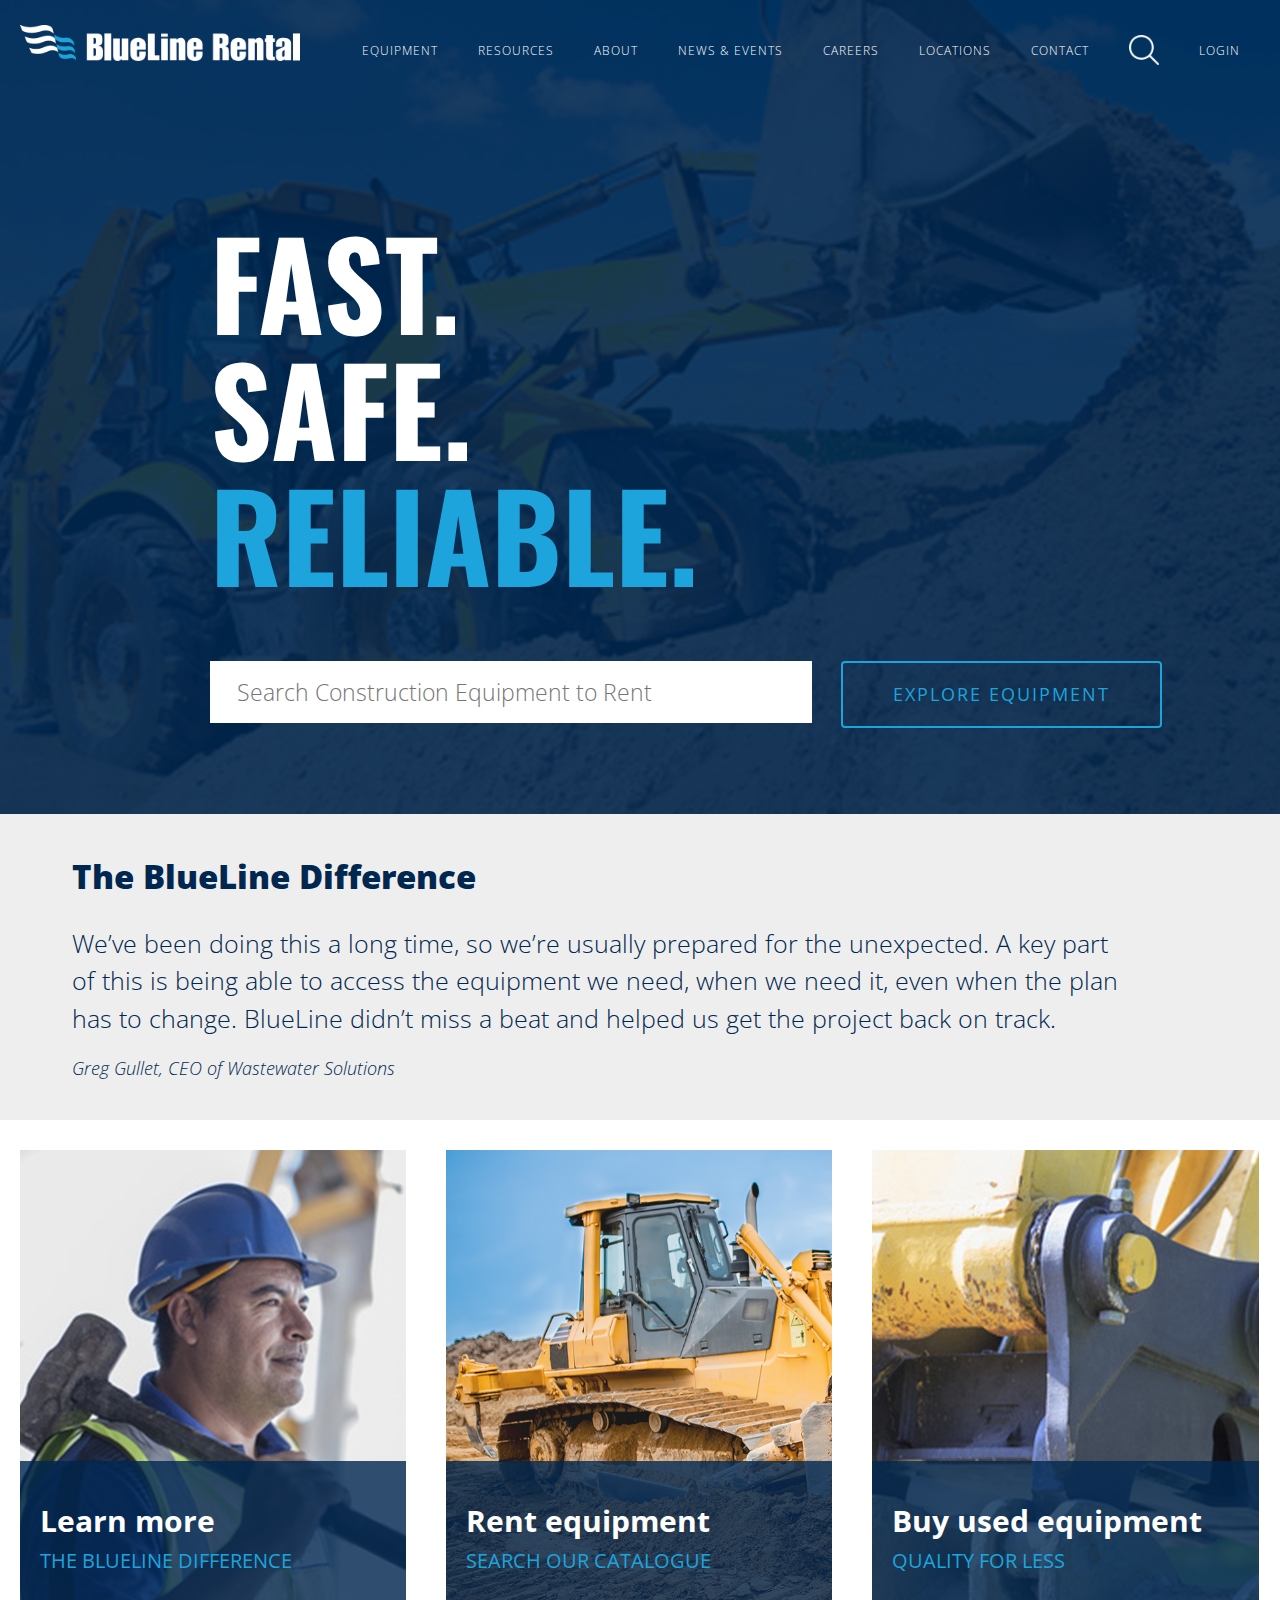
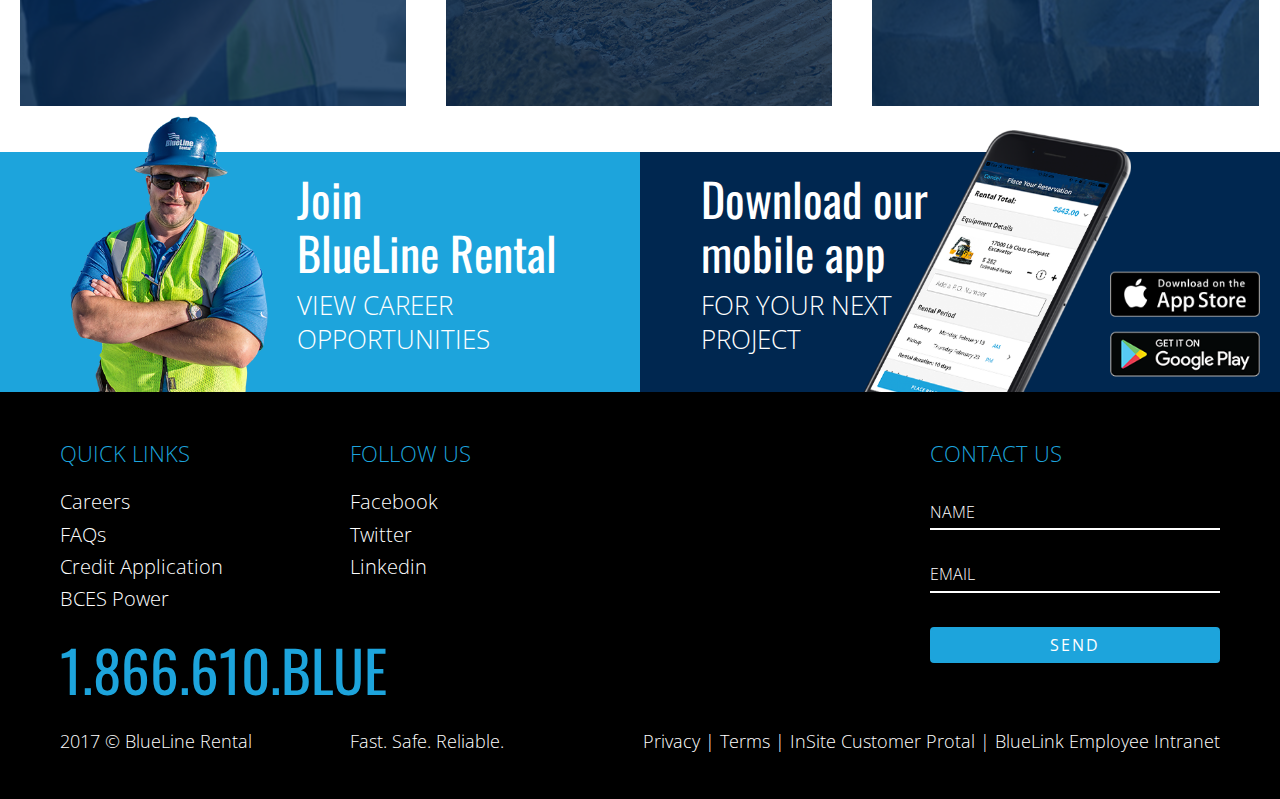
==== index.html @ c2ad080c "homepage styled" ====
<!DOCTYPE html>
<html lang="en">
<head>
    <meta charset="UTF-8">
    <title>BLR Genesis</title>
    <meta name="viewport" content="width=device-width, initial-scale=1.0">
    <link rel="stylesheet" href="style.css">
</head>
<body>

    <!-- menu on top of every page -->
    <div class="menu">

        <!-- logo -->
        <a href="index.html" class="pull-left logo"><img src="img/logo.png" alt="blr-logo"></a>

        <!-- menu -->
        <ul class="pull-right">
            <li><a href="">Equipment</a></li>
            <li><a href="">Resources</a></li>
            <li><a href="">About</a></li>
            <li><a href="">News & events</a></li>
            <li><a href="">Careers</a></li>
            <li><a href="">Locations</a></li>
            <li><a href="">Contact</a></li>
            <li class="search"><a href=""><img src="img/search.png" style="height: 30px;"></a></li>
            <li class="login"><a href="">Login</a></li>
        </ul>
        <div class="clear"></div> <!-- please keep all .clear, they're very important! -->

    </div>

    <!-- homepage header -->
    <div class="header header-homepage" style="background-image: url('img/header-homepage.jpg')">

        <!-- main title -->
        <h1><span class="white-font-color">Fast.</span><span class="white-font-color">Safe.</span><span class="light-blue-font-color">Reliable.</span></h1>

        <!-- searchbar -->
        <div class="homepage-searchbar">
            <input type="text" placeholder="Search Construction Equipment to Rent">
            <button class="btn light-blue-btn white-hover-btn">explore equipment</button>
        </div>

    </div>

    <!-- grey box introduction -->
    <div class="homepage-introduction">
        <div class="container">
            <h3>The BlueLine Difference</h3>
            <p>
                We’ve been doing this a long time, so we’re usually prepared for the unexpected. A key part of this is being able to access the equipment we need, when we need it, even when the plan
                has to change. BlueLine didn’t miss a beat and helped us get the project back on track.
            </p>
            <p><i>Greg Gullet, CEO of Wastewater Solutions</i></p>
        </div>
    </div>

    <!-- link boxes -->
    <div class="homepage-boxes pull-left" style="background-image: url('img/homepage-box1.png')">
        <h6 class="white-font-color">Learn more</h6>
        <p class="light-blue-font-color">The BlueLine difference</p>
        <a href="" class="btn white-btn light-blue-hover-btn">Learn more</a>
    </div>
    <div class="homepage-boxes pull-left" style="background-image: url('img/homepage-box2.jpg')">
        <h6 class="white-font-color">Rent equipment</h6>
        <p class="light-blue-font-color">Search our catalogue</p>
        <a href="" class="btn white-btn light-blue-hover-btn">Rent equipment</a>
    </div>
    <div class="homepage-boxes pull-left" style="background-image: url('img/homepage-box3.jpg')">
        <h6 class="white-font-color">Buy used equipment</h6>
        <p class="light-blue-font-color">Quality for less</p>
        <a href="" class="btn white-btn light-blue-hover-btn">Buy equipment</a>
    </div>
    <div class="clear"></div>

    <!-- bottom link stripe with images -->
    <div class="homepage-stripe">

        <!-- link to career page -->
        <div class="stripe-btn light-blue-bg pull-left">
            <a href="">

                <!-- man image -->
                <img src="img/join-career.png" alt="view-career-opportunities" class="stripe-block man-image">

                <!-- text -->
                <div class="stripe-block">
                    <h5 class="white-font-color">
                        <span style="display: block;">Join</span>
                        BlueLine Rental
                    </h5>
                    <p class="white-font-color">View career opportunities</p>
                </div>

            </a>
        </div>

        <!-- link to app stores -->
        <div class="stripe-btn dark-blue-bg pull-right align-right">

            <!-- text -->
            <div class="stripe-block">
                <h5 class="white-font-color">
                    <span style="display: block;">Download our</span>
                    mobile app
                </h5>
                <p class="white-font-color">For your next project</p>
            </div>

            <!-- phone image -->
            <img src="img/download-app.png" alt="download-our-app" class="stripe-block phone-image">

            <!-- apple and google buttons -->
            <div class="stripe-block store-btns">
                <a href=""><img src="img/app-store-btn.png" alt="app-store"></a>
                <a href=""><img src="img/google-play-btn.png" alt="google-play"></a>
            </div>

        </div>

        <div class="clear"></div>
    </div>

    <!-- footer -->
    <div class="footer">
        <div class="container">

            <!-- menu column -->
            <div class="col-3 pull-left">
                <p class="light-blue-font-color">Quick links</p>
                <ul>
                    <li><a href="">Careers</a></li>
                    <li><a href="">FAQs</a></li>
                    <li><a href="">Credit Application</a></li>
                    <li><a href="">BCES Power</a></li>
                </ul>
            </div>

            <!-- social column -->
            <div class="col-3 pull-left">
                <p class="light-blue-font-color">Follow us</p>
                <ul>
                    <li><a href="">Facebook</a></li>
                    <li><a href="">Twitter</a></li>
                    <li><a href="">Linkedin</a></li>
                </ul>
            </div>

            <!-- contact form -->
            <div class="col-3 pull-right contact-form">
                <p class="light-blue-font-color">Contact us</p>
                <form>
                    <label>Name</label>
                    <input type="text" placeholder="NAME">
                    <label>Email</label>
                    <input type="email" placeholder="EMAIL">
                    <button class="btn light-blue-btn">Send</button>
                </form>
            </div>

            <!-- phone number -->
            <a href="tel:1.866.610.BLUE" class="phone-number pull-left light-blue-font-color">1.866.610.BLUE</a>

            <div class="clear"></div>

            <!-- copyright -->
            <p class="copyright white-font-color">
                <span class="pull-left">2017 &copy; BlueLine Rental</span>
                <span class="pull-left">Fast. Safe. Reliable.</span>
                <span class="pull-right">
                    <a href="" target="_blank">Privacy</a> |
                    <a href="" target="_blank">Terms</a> |
                    <a href="" target="_blank">InSite Customer Protal</a> |
                    <a href="" target="_blank">BlueLink Employee Intranet</a>
                </span>
            </p>
            <div class="clear"></div>

        </div>
    </div>

    <!-- jQuery and custom scripts -->
    <script src="https://code.jquery.com/jquery-2.2.4.min.js" integrity="sha256-BbhdlvQf/xTY9gja0Dq3HiwQF8LaCRTXxZKRutelT44=" crossorigin="anonymous"></script>
    <script src="js/custom.js"></script>
</body>
</html>
---- style.css ----
@import url("https://fonts.googleapis.com/css?family=Open+Sans:300,400,700,800|Oswald:400,700");
/*! normalize.css v7.0.0 | MIT License | github.com/necolas/normalize.css */
/* Document
   ========================================================================== */
/**
 * 1. Correct the line height in all browsers.
 * 2. Prevent adjustments of font size after orientation changes in
 *    IE on Windows Phone and in iOS.
 */
html {
  line-height: 1.15;
  /* 1 */
  -ms-text-size-adjust: 100%;
  /* 2 */
  -webkit-text-size-adjust: 100%;
  /* 2 */ }

/* Sections
   ========================================================================== */
/**
 * Remove the margin in all browsers (opinionated).
 */
body {
  margin: 0; }

/**
 * Add the correct display in IE 9-.
 */
article,
aside,
footer,
header,
nav,
section {
  display: block; }

/**
 * Correct the font size and margin on `h1` elements within `section` and
 * `article` contexts in Chrome, Firefox, and Safari.
 */
h1 {
  font-size: 2em;
  margin: 0.67em 0; }

/* Grouping content
   ========================================================================== */
/**
 * Add the correct display in IE 9-.
 * 1. Add the correct display in IE.
 */
figcaption,
figure,
main {
  /* 1 */
  display: block; }

/**
 * Add the correct margin in IE 8.
 */
figure {
  margin: 1em 40px; }

/**
 * 1. Add the correct box sizing in Firefox.
 * 2. Show the overflow in Edge and IE.
 */
hr {
  box-sizing: content-box;
  /* 1 */
  height: 0;
  /* 1 */
  overflow: visible;
  /* 2 */ }

/**
 * 1. Correct the inheritance and scaling of font size in all browsers.
 * 2. Correct the odd `em` font sizing in all browsers.
 */
pre {
  font-family: monospace, monospace;
  /* 1 */
  font-size: 1em;
  /* 2 */ }

/* Text-level semantics
   ========================================================================== */
/**
 * 1. Remove the gray background on active links in IE 10.
 * 2. Remove gaps in links underline in iOS 8+ and Safari 8+.
 */
a {
  background-color: transparent;
  /* 1 */
  -webkit-text-decoration-skip: objects;
  /* 2 */ }

/**
 * 1. Remove the bottom border in Chrome 57- and Firefox 39-.
 * 2. Add the correct text decoration in Chrome, Edge, IE, Opera, and Safari.
 */
abbr[title] {
  border-bottom: none;
  /* 1 */
  text-decoration: underline;
  /* 2 */
  text-decoration: underline dotted;
  /* 2 */ }

/**
 * Prevent the duplicate application of `bolder` by the next rule in Safari 6.
 */
b,
strong {
  font-weight: inherit; }

/**
 * Add the correct font weight in Chrome, Edge, and Safari.
 */
b,
strong {
  font-weight: bolder; }

/**
 * 1. Correct the inheritance and scaling of font size in all browsers.
 * 2. Correct the odd `em` font sizing in all browsers.
 */
code,
kbd,
samp {
  font-family: monospace, monospace;
  /* 1 */
  font-size: 1em;
  /* 2 */ }

/**
 * Add the correct font style in Android 4.3-.
 */
dfn {
  font-style: italic; }

/**
 * Add the correct background and color in IE 9-.
 */
mark {
  background-color: #ff0;
  color: #000; }

/**
 * Add the correct font size in all browsers.
 */
small {
  font-size: 80%; }

/**
 * Prevent `sub` and `sup` elements from affecting the line height in
 * all browsers.
 */
sub,
sup {
  font-size: 75%;
  line-height: 0;
  position: relative;
  vertical-align: baseline; }

sub {
  bottom: -0.25em; }

sup {
  top: -0.5em; }

/* Embedded content
   ========================================================================== */
/**
 * Add the correct display in IE 9-.
 */
audio,
video {
  display: inline-block; }

/**
 * Add the correct display in iOS 4-7.
 */
audio:not([controls]) {
  display: none;
  height: 0; }

/**
 * Remove the border on images inside links in IE 10-.
 */
img {
  border-style: none; }

/**
 * Hide the overflow in IE.
 */
svg:not(:root) {
  overflow: hidden; }

/* Forms
   ========================================================================== */
/**
 * 1. Change the font styles in all browsers (opinionated).
 * 2. Remove the margin in Firefox and Safari.
 */
button,
input,
optgroup,
select,
textarea {
  font-family: sans-serif;
  /* 1 */
  font-size: 100%;
  /* 1 */
  line-height: 1.15;
  /* 1 */
  margin: 0;
  /* 2 */ }

/**
 * Show the overflow in IE.
 * 1. Show the overflow in Edge.
 */
button,
input {
  /* 1 */
  overflow: visible; }

/**
 * Remove the inheritance of text transform in Edge, Firefox, and IE.
 * 1. Remove the inheritance of text transform in Firefox.
 */
button,
select {
  /* 1 */
  text-transform: none; }

/**
 * 1. Prevent a WebKit bug where (2) destroys native `audio` and `video`
 *    controls in Android 4.
 * 2. Correct the inability to style clickable types in iOS and Safari.
 */
button,
html [type="button"],
[type="reset"],
[type="submit"] {
  -webkit-appearance: button;
  /* 2 */ }

/**
 * Remove the inner border and padding in Firefox.
 */
button::-moz-focus-inner,
[type="button"]::-moz-focus-inner,
[type="reset"]::-moz-focus-inner,
[type="submit"]::-moz-focus-inner {
  border-style: none;
  padding: 0; }

/**
 * Restore the focus styles unset by the previous rule.
 */
button:-moz-focusring,
[type="button"]:-moz-focusring,
[type="reset"]:-moz-focusring,
[type="submit"]:-moz-focusring {
  outline: 1px dotted ButtonText; }

/**
 * Correct the padding in Firefox.
 */
fieldset {
  padding: 0.35em 0.75em 0.625em; }

/**
 * 1. Correct the text wrapping in Edge and IE.
 * 2. Correct the color inheritance from `fieldset` elements in IE.
 * 3. Remove the padding so developers are not caught out when they zero out
 *    `fieldset` elements in all browsers.
 */
legend {
  box-sizing: border-box;
  /* 1 */
  color: inherit;
  /* 2 */
  display: table;
  /* 1 */
  max-width: 100%;
  /* 1 */
  padding: 0;
  /* 3 */
  white-space: normal;
  /* 1 */ }

/**
 * 1. Add the correct display in IE 9-.
 * 2. Add the correct vertical alignment in Chrome, Firefox, and Opera.
 */
progress {
  display: inline-block;
  /* 1 */
  vertical-align: baseline;
  /* 2 */ }

/**
 * Remove the default vertical scrollbar in IE.
 */
textarea {
  overflow: auto; }

/**
 * 1. Add the correct box sizing in IE 10-.
 * 2. Remove the padding in IE 10-.
 */
[type="checkbox"],
[type="radio"] {
  box-sizing: border-box;
  /* 1 */
  padding: 0;
  /* 2 */ }

/**
 * Correct the cursor style of increment and decrement buttons in Chrome.
 */
[type="number"]::-webkit-inner-spin-button,
[type="number"]::-webkit-outer-spin-button {
  height: auto; }

/**
 * 1. Correct the odd appearance in Chrome and Safari.
 * 2. Correct the outline style in Safari.
 */
[type="search"] {
  -webkit-appearance: textfield;
  /* 1 */
  outline-offset: -2px;
  /* 2 */ }

/**
 * Remove the inner padding and cancel buttons in Chrome and Safari on macOS.
 */
[type="search"]::-webkit-search-cancel-button,
[type="search"]::-webkit-search-decoration {
  -webkit-appearance: none; }

/**
 * 1. Correct the inability to style clickable types in iOS and Safari.
 * 2. Change font properties to `inherit` in Safari.
 */
::-webkit-file-upload-button {
  -webkit-appearance: button;
  /* 1 */
  font: inherit;
  /* 2 */ }

/* Interactive
   ========================================================================== */
/*
 * Add the correct display in IE 9-.
 * 1. Add the correct display in Edge, IE, and Firefox.
 */
details,
menu {
  display: block; }

/*
 * Add the correct display in all browsers.
 */
summary {
  display: list-item; }

/* Scripting
   ========================================================================== */
/**
 * Add the correct display in IE 9-.
 */
canvas {
  display: inline-block; }

/**
 * Add the correct display in IE.
 */
template {
  display: none; }

/* Hidden
   ========================================================================== */
/**
 * Add the correct display in IE 10-.
 */
[hidden] {
  display: none; }

* {
  -webkit-box-sizing: border-box;
  -moz-box-sizing: border-box;
  box-sizing: border-box;
  position: relative;
  z-index: 1; }

body, html {
  margin: 0;
  padding: 0;
  background: #fff;
  overflow-x: hidden; }

.pull-left {
  float: left; }

.pull-right {
  float: right; }

.clear {
  clear: both; }

.container {
  width: 100%;
  max-width: 1200px;
  padding-left: 20px;
  padding-right: 20px;
  margin-left: auto;
  margin-right: auto; }

h1, h2, h3, h4, h5, h6, p, li, dt, dd, td, th, body, input, textarea {
  line-height: 140%;
  font-family: 'Open sans', sans-serif; }

p, li, dt, dd, body, input, textarea {
  color: #002750;
  font-weight: 300; }

a, a:hover, a:active, a:focus, input, input:focus, textarea, textarea:focus, button, button:active, button:focus {
  outline: none;
  text-decoration: none;
  transition: all 0.3s linear; }

a, button {
  cursor: pointer; }

.light-blue-font-color {
  color: #1da4dc; }

.dark-blue-font-color {
  color: #002750; }

.white-font-color {
  color: #fff; }

.light-blue-bg {
  background-color: #1da4dc; }

.dark-blue-bg {
  background-color: #002750; }

.white-bg {
  background-color: #fff; }

.align-right {
  text-align: right; }

.menu {
  position: absolute;
  top: 0;
  left: 0;
  right: 0;
  z-index: 2;
  font-size: 0;
  padding: 25px 20px; }
  .menu .logo {
    display: block; }
    .menu .logo img {
      display: block;
      padding-left: 77px;
      height: 42px; }
      @media (max-width: 1659px) {
        .menu .logo img {
          padding-left: 0; } }
      @media (max-width: 1309px) {
        .menu .logo img {
          height: 36px; } }
      @media (max-width: 1119px) {
        .menu .logo img {
          height: 31px; } }
      @media (max-width: 330px) {
        .menu .logo img {
          height: 28px; } }
    @media (max-width: 991px) {
      .menu .logo {
        position: absolute;
        left: 20px;
        z-index: 2; } }
  .menu ul {
    margin: 0;
    padding: 0; }
    .menu ul li {
      display: inline-block;
      margin: 0;
      padding: 0;
      vertical-align: middle; }
      .menu ul li a {
        display: block;
        margin: 0;
        padding: 4px 34px;
        font-size: 13px;
        text-transform: uppercase;
        color: #fff;
        line-height: 100%;
        letter-spacing: 1px; }
        .menu ul li a:hover {
          color: #1da4dc; }
        @media (max-width: 1599px) {
          .menu ul li a {
            padding: 4px 30px; } }
        @media (max-width: 1505px) {
          .menu ul li a {
            padding: 4px 25px; } }
        @media (max-width: 1419px) {
          .menu ul li a {
            padding: 10px 20px;
            font-size: 12px; } }
        @media (max-width: 1249px) {
          .menu ul li a {
            padding: 10px 15px; } }
        @media (max-width: 1179px) {
          .menu ul li a {
            font-size: 11px; } }
        @media (max-width: 1119px) {
          .menu ul li a {
            padding: 5px 0 10px 20px; } }
    @media (max-width: 991px) {
      .menu ul {
        width: calc(100% + 40px);
        margin-left: -20px;
        margin-right: -20px;
        max-height: 50px;
        padding-top: 50px;
        overflow: hidden;
        transition: all 0.3s linear;
        cursor: pointer; }
        .menu ul:before {
          content: '';
          position: absolute;
          top: 0;
          right: 20px;
          z-index: 1;
          width: 40px;
          height: 35px;
          background: linear-gradient(#fff 5px, transparent 5px, transparent 14px, #fff 14px, #fff 19px, transparent 19px, transparent 28px, #fff 28px, #fff 33px, transparent 33px); }
        .menu ul li {
          width: 100%;
          background: rgba(255, 255, 255, 0.9);
          opacity: 0;
          transition: opacity 0.3s linear; }
          .menu ul li:first-of-type {
            padding-top: 13px; }
          .menu ul li:last-of-type {
            padding-bottom: 13px; }
          .menu ul li.search a {
            background: rgba(29, 164, 220, 0.3); }
          .menu ul li a {
            text-align: center;
            padding: 0;
            font-size: 16px;
            transition: all 0.3s linear;
            overflow: hidden;
            opacity: 0;
            color: #002750;
            font-weight: 400; }
        .menu ul:hover:before, .menu ul.active:before {
          background: linear-gradient(#1da4dc 5px, transparent 5px, transparent 14px, #1da4dc 14px, #1da4dc 19px, transparent 19px, transparent 28px, #1da4dc 28px, #1da4dc 33px, transparent 33px); }
        .menu ul.active {
          max-height: 500px;
          overflow: visible; }
          .menu ul.active li {
            opacity: 1; }
            .menu ul.active li a {
              padding: 13px 0;
              opacity: 1; } }

.header {
  background-size: cover;
  background-repeat: no-repeat;
  background-position: center;
  padding-left: 20px;
  padding-right: 20px;
  padding-top: 100px; }
  .header:after {
    content: '';
    position: absolute;
    top: 0;
    left: 0;
    right: 0;
    bottom: 0;
    z-index: 0;
    background: rgba(0, 39, 80, 0.9); }

.header-homepage h1 {
  max-width: 860px;
  margin: 0 auto;
  padding: 118px 0 65px 0; }
  .header-homepage h1 span {
    display: block;
    line-height: 105%;
    text-transform: uppercase;
    font-family: "Oswald";
    font-size: 120px;
    font-weight: 700; }
  @media (max-width: 1199px) {
    .header-homepage h1 {
      padding: 60px 0; }
      .header-homepage h1 span {
        font-size: 110px; } }
  @media (max-width: 991px) {
    .header-homepage h1 {
      padding: 50px 0; }
      .header-homepage h1 span {
        font-size: 90px; } }
  @media (max-width: 767px) {
    .header-homepage h1 {
      padding: 30px 0; }
      .header-homepage h1 span {
        font-size: 80px; } }
  @media (max-width: 599px) {
    .header-homepage h1 {
      padding: 0 0 30px 0; }
      .header-homepage h1 span {
        font-size: 70px; } }
.header-homepage .homepage-searchbar {
  max-width: 860px;
  margin: 0 auto;
  padding-bottom: 86px;
  white-space: nowrap;
  overflow: visible; }
  @media (max-width: 991px) {
    .header-homepage .homepage-searchbar {
      padding-bottom: 70px; } }
  @media (max-width: 767px) {
    .header-homepage .homepage-searchbar {
      padding-bottom: 40px; } }
  @media (max-width: 599px) {
    .header-homepage .homepage-searchbar {
      white-space: normal; } }
  .header-homepage .homepage-searchbar input, .header-homepage .homepage-searchbar .btn {
    display: inline-block;
    vertical-align: top; }
  .header-homepage .homepage-searchbar input {
    background: #fff;
    border: 0;
    -webkit-appearance: none;
    -moz-appearance: none;
    appearance: none;
    font-size: 23px;
    padding: 15px 27px;
    margin: 0 25px 0 0;
    width: 85%; }
    @media (max-width: 1349px) {
      .header-homepage .homepage-searchbar input {
        width: 70%; } }
    @media (max-width: 1199px) {
      .header-homepage .homepage-searchbar input {
        font-size: 16px;
        padding: 15px;
        width: 60%; } }
    @media (max-width: 991px) {
      .header-homepage .homepage-searchbar input {
        width: 50%; } }
    @media (max-width: 767px) {
      .header-homepage .homepage-searchbar input {
        font-size: 14px; } }
    @media (max-width: 599px) {
      .header-homepage .homepage-searchbar input {
        width: 100%;
        margin-bottom: 30px; } }

.btn {
  border: 2px solid;
  border-radius: 4px;
  text-transform: uppercase;
  letter-spacing: 2px;
  padding: 21px 50px;
  background: none;
  font-family: "open sans";
  font-size: 18px;
  font-weight: 400;
  text-align: center; }
  @media (max-width: 1199px) {
    .btn {
      letter-spacing: 0;
      font-size: 16px;
      padding: 15px 30px; } }
  @media (max-width: 767px) {
    .btn {
      padding: 15px 20px;
      font-size: 14px; } }
  .btn.light-blue-btn {
    color: #1da4dc;
    border-color: #1da4dc; }
  .btn.dark-blue-btn {
    color: #002750;
    border-color: #002750; }
  .btn.white-btn {
    color: #fff;
    border-color: #fff; }
  .btn.white-hover-btn:hover {
    color: #fff;
    border-color: #fff; }
  .btn.light-blue-hover-btn:hover {
    color: #1da4dc;
    border-color: #1da4dc; }
  .btn.dark-blue-hover-btn:hover {
    color: #002750;
    border-color: #002750; }

.homepage-introduction {
  background: #eee;
  padding: 40px 0 32px 0; }
  .homepage-introduction h3 {
    font-family: "open sans";
    font-size: 33px;
    font-weight: 800;
    margin: 0 0 25px 0;
    padding-left: 12px; }
  .homepage-introduction p {
    font-family: "open sans";
    font-size: 25px;
    font-weight: 300;
    margin: 0;
    padding-left: 12px;
    line-height: 150%;
    max-width: 1070px; }
    .homepage-introduction p i {
      display: block;
      font-family: "open sans";
      font-size: 18px;
      font-weight: 300;
      padding-top: 13px; }
  @media (max-width: 1199px) {
    .homepage-introduction h3 {
      font-size: 28px;
      padding-left: 0; }
    .homepage-introduction p {
      font-size: 20px;
      padding-left: 0;
      max-width: none; }
      .homepage-introduction p i {
        font-size: 16px; } }
  @media (max-width: 991px) {
    .homepage-introduction {
      padding: 30px 0; }
      .homepage-introduction h3 {
        font-size: 26px;
        margin-bottom: 15px; }
      .homepage-introduction p {
        font-size: 18px; }
        .homepage-introduction p i {
          font-size: 14px; } }
  @media (max-width: 980px) {
    .homepage-introduction {
      margin-bottom: 20px; } }
  @media (max-width: 767px) {
    .homepage-introduction h3 {
      font-size: 22px; }
    .homepage-introduction p {
      font-size: 16px; } }

.homepage-boxes {
  background-repeat: no-repeat;
  background-position: center top;
  background-size: cover;
  padding: 488px 20px 45px 20px;
  width: calc(33.3% - 40px);
  margin: 30px 20px 0 20px; }
  .homepage-boxes:after {
    content: '';
    position: absolute;
    top: 56%;
    left: 0;
    right: 0;
    bottom: 0;
    background: rgba(0, 39, 80, 0.8);
    z-index: 0;
    transition: top 0.3s linear; }
  .homepage-boxes h6 {
    font-family: "Open sans";
    font-size: 46px;
    font-weight: 800;
    margin: 0 0 5px 0;
    white-space: nowrap; }
  .homepage-boxes p {
    font-family: "open sans";
    font-size: 30px;
    font-weight: 400;
    margin: 0 0 43px 0;
    text-transform: uppercase; }
  .homepage-boxes .btn {
    opacity: 0;
    visibility: hidden;
    display: inline-block;
    margin-left: 10px; }
  .homepage-boxes:hover:after {
    top: 0; }
  .homepage-boxes:hover .btn {
    opacity: 1;
    visibility: visible; }
  @media (max-width: 1729px) {
    .homepage-boxes h6 {
      font-weight: 700; } }
  @media (max-width: 1669px) {
    .homepage-boxes h6 {
      font-size: 42px; } }
  @media (max-width: 1529px) {
    .homepage-boxes {
      padding: 450px 20px 20px 20px; }
      .homepage-boxes h6 {
        font-size: 38px; }
      .homepage-boxes p {
        font-size: 28px; }
      .homepage-boxes .btn {
        margin-left: 0; } }
  @media (max-width: 1409px) {
    .homepage-boxes {
      padding-top: 400px; }
      .homepage-boxes h6 {
        font-size: 34px; }
      .homepage-boxes p {
        font-size: 24px; } }
  @media (max-width: 1309px) {
    .homepage-boxes {
      padding-top: 350px; }
      .homepage-boxes h6 {
        font-size: 30px; }
      .homepage-boxes p {
        font-size: 20px; } }
  @media (max-width: 1199px) {
    .homepage-boxes {
      padding-top: 300px; }
      .homepage-boxes h6 {
        font-size: 27px;
        margin-bottom: 10px; }
      .homepage-boxes p {
        font-size: 18px;
        margin-bottom: 20px; }
      .homepage-boxes .btn {
        opacity: 1;
        visibility: visible; } }
  @media (max-width: 1079px) {
    .homepage-boxes {
      padding-top: 320px; }
      .homepage-boxes h6 {
        font-size: 26px;
        font-weight: 400; }
      .homepage-boxes p {
        font-size: 17px; } }
  @media (max-width: 991px) {
    .homepage-boxes {
      padding-top: 300px; }
      .homepage-boxes h6 {
        font-size: 24px; }
      .homepage-boxes p {
        font-size: 16px; } }
  @media (max-width: 980px) {
    .homepage-boxes {
      width: calc(100% - 40px);
      margin-top: 0;
      margin-bottom: 20px; } }

.homepage-stripe {
  overflow: hidden;
  padding-top: 46px; }
  .homepage-stripe .stripe-btn {
    width: 50%;
    padding: 0 20px;
    max-height: 273px;
    white-space: nowrap; }
    .homepage-stripe .stripe-btn .stripe-block {
      display: inline-block;
      vertical-align: top; }
    .homepage-stripe .stripe-btn img.man-image {
      margin-left: 50px;
      margin-right: 25px;
      width: 33%;
      top: -36px; }
    .homepage-stripe .stripe-btn img.phone-image {
      width: 46%;
      margin: -22px 0 0 -85px; }
    .homepage-stripe .stripe-btn h5 {
      font-family: "oswald";
      font-size: 57px;
      font-weight: 400;
      margin: 0;
      padding: 20px 20px 0 20px;
      text-align: left;
      max-width: 400px;
      line-height: 116%; }
    .homepage-stripe .stripe-btn p {
      font-family: "open sans";
      font-size: 36px;
      font-weight: 300;
      margin: 0;
      padding: 5px 20px 20px 20px;
      line-height: 120%;
      text-align: left;
      text-transform: uppercase;
      max-width: 310px;
      white-space: normal; }
    .homepage-stripe .stripe-btn .store-btns {
      margin-left: -25px;
      margin-top: 4px;
      transform: translateY(100%); }
      .homepage-stripe .stripe-btn .store-btns img {
        display: block;
        width: 173px;
        margin: 0 0 15px 0; }
  @media (max-width: 1549px) {
    .homepage-stripe .stripe-btn h5 {
      font-size: 52px; }
    .homepage-stripe .stripe-btn p {
      font-size: 32px;
      padding-top: 10px; } }
  @media (max-width: 1509px) {
    .homepage-stripe .stripe-btn {
      max-height: 240px; }
      .homepage-stripe .stripe-btn h5 {
        font-size: 50px; }
      .homepage-stripe .stripe-btn p {
        font-size: 30px; }
      .homepage-stripe .stripe-btn img.phone-image {
        margin-left: -120px; }
      .homepage-stripe .stripe-btn .store-btns {
        margin-top: 0;
        transform: translateY(90%); }
        .homepage-stripe .stripe-btn .store-btns img {
          width: 160px; } }
  @media (max-width: 1319px) {
    .homepage-stripe .stripe-btn h5 {
      font-size: 46px;
      padding-left: 0;
      padding-right: 0; }
    .homepage-stripe .stripe-btn p {
      font-size: 26px;
      line-height: 130%;
      padding-left: 0;
      padding-right: 0;
      max-width: 270px; }
    .homepage-stripe .stripe-btn .store-btns {
      transform: translateY(100%); }
      .homepage-stripe .stripe-btn .store-btns img {
        width: 150px; } }
  @media (max-width: 1199px) {
    .homepage-stripe .stripe-btn {
      max-height: 200px; }
      .homepage-stripe .stripe-btn img.man-image {
        margin-left: 0; }
      .homepage-stripe .stripe-btn h5 {
        font-size: 40px; }
      .homepage-stripe .stripe-btn p {
        font-size: 22px;
        line-height: 130%;
        padding-left: 0;
        padding-right: 0;
        max-width: 245px; }
      .homepage-stripe .stripe-btn .store-btns {
        transform: translateY(70%); }
        .homepage-stripe .stripe-btn .store-btns img {
          width: 145px; } }
  @media (max-width: 1109px) {
    .homepage-stripe .stripe-btn img.phone-image {
      margin-left: -105px; } }
  @media (max-width: 1049px) {
    .homepage-stripe .stripe-btn {
      max-height: 180px; }
      .homepage-stripe .stripe-btn h5 {
        font-size: 36px; }
      .homepage-stripe .stripe-btn p {
        font-size: 20px;
        max-width: 225px; }
      .homepage-stripe .stripe-btn .store-btns {
        transform: translateY(55%); } }
  @media (max-width: 980px) {
    .homepage-stripe .stripe-btn {
      width: 100%;
      max-height: 205px; }
      .homepage-stripe .stripe-btn img.man-image {
        width: 24%; }
      .homepage-stripe .stripe-btn img.phone-image {
        margin-left: 0; }
      .homepage-stripe .stripe-btn h5 {
        font-size: 40px; }
      .homepage-stripe .stripe-btn p {
        font-size: 26px;
        max-width: 225px; }
      .homepage-stripe .stripe-btn .store-btns {
        margin-left: 10%;
        transform: translateY(75%); } }
  @media (max-width: 899px) {
    .homepage-stripe .stripe-btn {
      max-height: 220px; }
      .homepage-stripe .stripe-btn img.phone-image {
        margin-left: -10%; }
      .homepage-stripe .stripe-btn .store-btns {
        margin-left: 5%;
        transform: translateY(83%); } }
  @media (max-width: 767px) {
    .homepage-stripe .stripe-btn img.man-image {
      width: 180px; } }
  @media (max-width: 699px) {
    .homepage-stripe .stripe-btn .store-btns {
      margin-left: 0; } }
  @media (max-width: 699px) {
    .homepage-stripe .stripe-btn img.phone-image {
      display: none; }
    .homepage-stripe .stripe-btn .store-btns {
      transform: none;
      vertical-align: bottom;
      margin-bottom: 25px; }
      .homepage-stripe .stripe-btn .store-btns img {
        margin: 10px 0 0 0; } }
  @media (max-width: 699px) {
    .homepage-stripe .stripe-btn {
      max-height: 185px; }
      .homepage-stripe .stripe-btn img.man-image {
        width: 155px;
        margin-right: 20px; }
      .homepage-stripe .stripe-btn h5 {
        font-size: 36px; }
      .homepage-stripe .stripe-btn p {
        font-size: 22px; } }
  @media (max-width: 699px) {
    .homepage-stripe {
      padding-top: 2px; }
      .homepage-stripe .stripe-btn {
        max-height: none; }
        .homepage-stripe .stripe-btn .stripe-block {
          display: block; }
        .homepage-stripe .stripe-btn img.man-image {
          display: none; }
        .homepage-stripe .stripe-btn p {
          max-width: none; }
        .homepage-stripe .stripe-btn .store-btns {
          text-align: left; }
          .homepage-stripe .stripe-btn .store-btns img {
            display: inline-block;
            vertical-align: middle;
            margin: 2px;
            width: 134px; } }

.footer {
  background: #000;
  padding: 46px 0; }
  @media (max-width: 1199px) {
    .footer {
      padding: 40px 0; } }
  .footer .col-3 {
    width: 25%; }
    @media (max-width: 980px) {
      .footer .col-3 {
        width: 33.33%; } }
    @media (max-width: 599px) {
      .footer .col-3 {
        width: 50%; } }
    .footer .col-3 p {
      font-family: "open sans";
      font-size: 22px;
      font-weight: 300;
      margin: 0 0 17px 0;
      text-transform: uppercase; }
      @media (max-width: 1199px) {
        .footer .col-3 p {
          font-size: 18px;
          margin-bottom: 10px; } }
      @media (max-width: 767px) {
        .footer .col-3 p {
          font-size: 16px; } }
    .footer .col-3 ul {
      margin: 0;
      padding: 0;
      list-style-type: none; }
      .footer .col-3 ul li {
        margin: 0;
        padding: 0;
        display: block; }
        .footer .col-3 ul li a {
          display: block;
          color: #fff;
          font-family: "open sans";
          font-size: 20px;
          font-weight: 300;
          padding: 5px 10px 5px 0; }
          @media (max-width: 1199px) {
            .footer .col-3 ul li a {
              font-size: 16px; } }
          @media (max-width: 767px) {
            .footer .col-3 ul li a {
              font-size: 14px; } }
  @media (max-width: 599px) {
    .footer .contact-form {
      width: 100%;
      margin: 30px 0 10px 0; } }
  .footer .contact-form form {
    display: block; }
    .footer .contact-form form label {
      font-family: "open sans";
      font-size: 12px;
      font-weight: 300;
      color: #fff;
      text-transform: uppercase;
      line-height: 150%;
      display: none; }
    .footer .contact-form form input {
      color: #fff;
      border: 0;
      border-bottom: 2px solid #fff;
      padding: 15px 0 5px 0;
      margin: 0 0 18px 0;
      width: 100%;
      display: block;
      background: none;
      font-family: "open sans";
      font-size: 16px;
      font-weight: 300; }
      @media (max-width: 767px) {
        .footer .contact-form form input {
          font-size: 14px; } }
      .footer .contact-form form input:focus {
        border-bottom-color: #1da4dc; }
      .footer .contact-form form input::-webkit-input-placeholder {
        color: #fff; }
      .footer .contact-form form input::-moz-placeholder {
        color: #fff; }
      .footer .contact-form form input::placeholder {
        color: #fff; }
      .footer .contact-form form input:-ms-input-placeholder {
        color: #fff; }
    .footer .contact-form form .btn {
      display: inline-block;
      background: #1da4dc;
      color: #fff;
      padding: 7px;
      width: 100%;
      margin-top: 16px;
      font-size: 16px; }
      .footer .contact-form form .btn:hover {
        background: #1782af; }
  .footer .phone-number {
    font-family: "oswald";
    font-size: 57px;
    font-weight: 400;
    display: block;
    padding: 42px 0 50px 0;
    clear: left; }
    @media (max-width: 1199px) {
      .footer .phone-number {
        font-size: 50px; } }
    @media (max-width: 767px) {
      .footer .phone-number {
        font-size: 40px; } }
    @media (max-width: 400px) {
      .footer .phone-number {
        text-align: center;
        width: 100%; } }
    .footer .phone-number:hover {
      color: #fff; }
  .footer .copyright {
    float: left;
    width: 100%;
    margin: 0; }
    .footer .copyright span, .footer .copyright a {
      font-family: "open sans";
      font-size: 18px;
      font-weight: 300;
      color: #fff; }
      @media (max-width: 1199px) {
        .footer .copyright span, .footer .copyright a {
          font-size: 14px; } }
      @media (max-width: 767px) {
        .footer .copyright span, .footer .copyright a {
          font-size: 12px; } }
    .footer .copyright span:first-of-type {
      width: 25%; }
    @media (max-width: 980px) {
      .footer .copyright span:first-of-type {
        width: 33.33%; }
      .footer .copyright span.pull-right {
        width: 100%;
        padding-top: 15px; } }
    @media (max-width: 599px) {
      .footer .copyright span:first-of-type {
        width: 50%; } }
    @media (max-width: 400px) {
      .footer .copyright span:first-of-type {
        width: auto; }
      .footer .copyright span:nth-child(2) {
        float: right; } }

/*# sourceMappingURL=style.css.map */
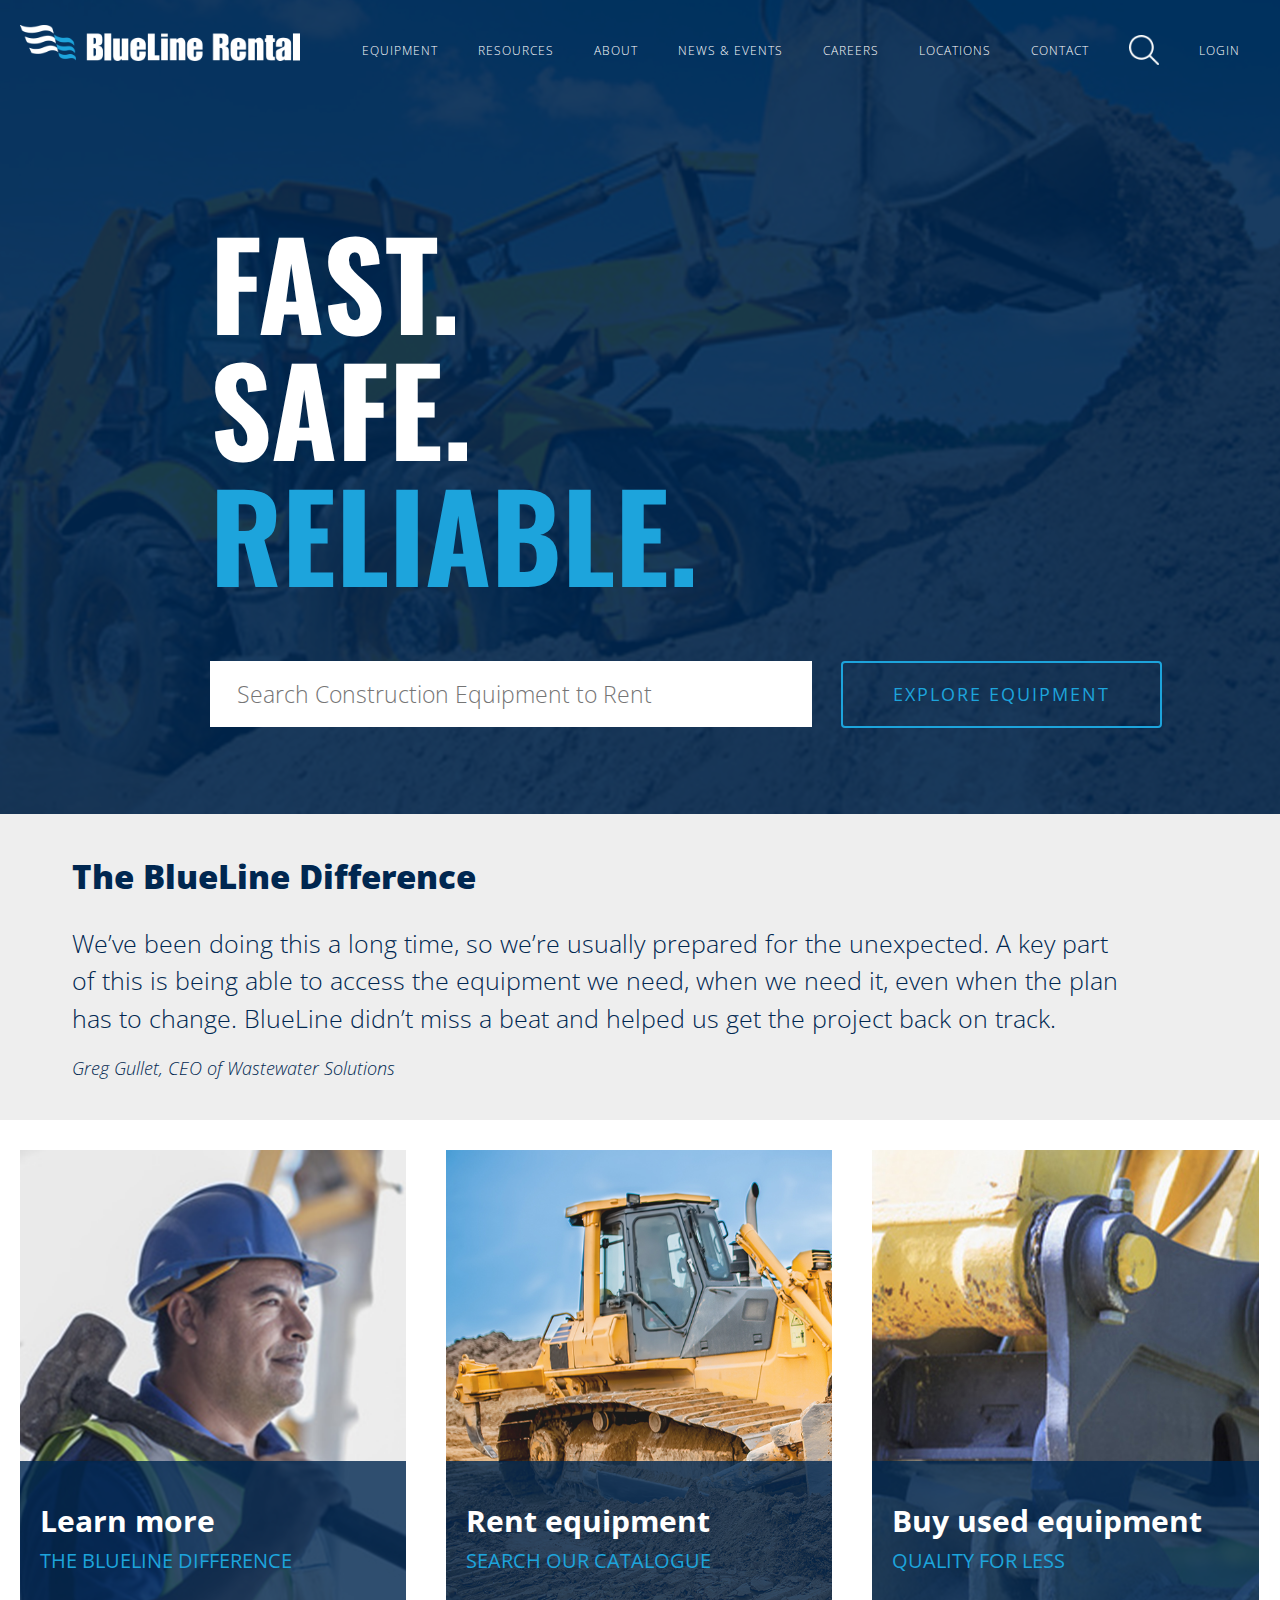
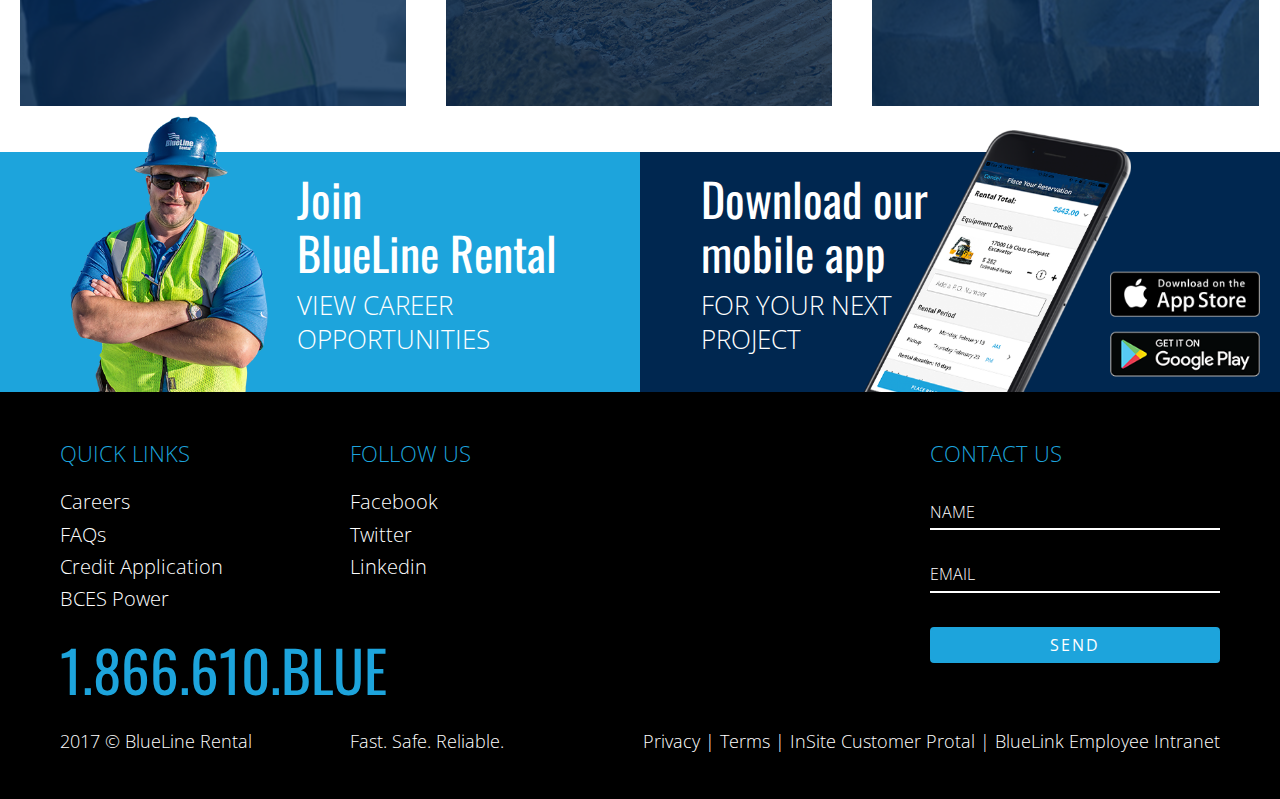
==== commit b184bfc7: "general styling fixes" ====
--- a/index.html
+++ b/index.html
@@ -16,14 +16,27 @@
 
         <!-- menu -->
         <ul class="pull-right">
-            <li><a href="">Equipment</a></li>
+            <li>
+                <a href="landing-earth-movers.html">Equipment</a>
+                <ul>
+                    <li><a href="">Eqipment Dropdown1</a></li>
+                    <li><a href="" class="active">Dropdown2</a></li>
+                </ul>
+            </li>
             <li><a href="">Resources</a></li>
             <li><a href="">About</a></li>
-            <li><a href="">News & events</a></li>
+            <li><a href="news.html">News & events</a></li>
             <li><a href="">Careers</a></li>
             <li><a href="">Locations</a></li>
             <li><a href="">Contact</a></li>
-            <li class="search"><a href=""><img src="img/search.png" style="height: 30px;"></a></li>
+            <li class="search">
+                <a href="#"><img src="img/search.png" style="height: 30px;"></a>
+                <form class="search-form">
+                    <span class="close light-blue-font-color dark-blue-hover-font-color">&times;</span>
+                    <input type="text" placeholder="Search in the website...">
+                    <input type="submit">
+                </form>
+            </li>
             <li class="login"><a href="">Login</a></li>
         </ul>
         <div class="clear"></div> <!-- please keep all .clear, they're very important! -->
@@ -57,28 +70,30 @@
     </div>
 
     <!-- link boxes -->
-    <div class="homepage-boxes pull-left" style="background-image: url('img/homepage-box1.png')">
-        <h6 class="white-font-color">Learn more</h6>
-        <p class="light-blue-font-color">The BlueLine difference</p>
-        <a href="" class="btn white-btn light-blue-hover-btn">Learn more</a>
-    </div>
-    <div class="homepage-boxes pull-left" style="background-image: url('img/homepage-box2.jpg')">
-        <h6 class="white-font-color">Rent equipment</h6>
-        <p class="light-blue-font-color">Search our catalogue</p>
-        <a href="" class="btn white-btn light-blue-hover-btn">Rent equipment</a>
-    </div>
-    <div class="homepage-boxes pull-left" style="background-image: url('img/homepage-box3.jpg')">
-        <h6 class="white-font-color">Buy used equipment</h6>
-        <p class="light-blue-font-color">Quality for less</p>
-        <a href="" class="btn white-btn light-blue-hover-btn">Buy equipment</a>
-    </div>
-    <div class="clear"></div>
+    <div class="max-container">
+        <a href="" class="homepage-boxes pull-left" style="background-image: url('img/homepage-box1.png')">
+            <h6 class="white-font-color">Learn more</h6>
+            <p class="light-blue-font-color">The BlueLine difference</p>
+            <span class="btn white-btn light-blue-hover-btn">Learn more</span>
+        </a>
+        <a href="" class="homepage-boxes pull-left" style="background-image: url('img/homepage-box2.jpg')">
+            <h6 class="white-font-color">Rent equipment</h6>
+            <p class="light-blue-font-color">Search our catalogue</p>
+            <span class="btn white-btn light-blue-hover-btn">Rent equipment</span>
+        </a>
+        <a href="" class="homepage-boxes pull-left" style="background-image: url('img/homepage-box3.jpg')">
+            <h6 class="white-font-color">Buy used equipment</h6>
+            <p class="light-blue-font-color">Quality for less</p>
+            <span class="btn white-btn light-blue-hover-btn">Buy equipment</span>
+        </a>
+        <div class="clear"></div>
+    </div>
 
     <!-- bottom link stripe with images -->
-    <div class="homepage-stripe">
+    <div class="homepage-stripe max-container">
 
         <!-- link to career page -->
-        <div class="stripe-btn light-blue-bg pull-left">
+        <div class="stripe-btn light-blue-bg darker-light-blue-bg-hover pull-left">
             <a href="">
 
                 <!-- man image -->
--- a/style.css
+++ b/style.css
@@ -420,6 +420,19 @@
   margin-left: auto;
   margin-right: auto; }
 
+@media (min-width: 2100px) {
+  .max-container {
+    width: calc(84% - 30px);
+    max-width: none;
+    margin-left: auto;
+    margin-right: auto; } }
+
+.col-2 {
+  width: 50%; }
+
+.col-3 {
+  width: 33.3%; }
+
 h1, h2, h3, h4, h5, h6, p, li, dt, dd, td, th, body, input, textarea {
   line-height: 140%;
   font-family: 'Open sans', sans-serif; }
@@ -442,6 +455,9 @@
 .dark-blue-font-color {
   color: #002750; }
 
+.dark-blue-hover-font-color:hover {
+  color: #002750; }
+
 .white-font-color {
   color: #fff; }
 
@@ -451,11 +467,20 @@
 .dark-blue-bg {
   background-color: #002750; }
 
+.darker-light-blue-bg-hover:hover {
+  background-color: #1782af; }
+
 .white-bg {
   background-color: #fff; }
 
+.light-grey-bg {
+  background-color: #eee; }
+
 .align-right {
   text-align: right; }
+
+.align-center {
+  text-align: center; }
 
 .menu {
   position: absolute;
@@ -465,6 +490,9 @@
   z-index: 2;
   font-size: 0;
   padding: 25px 20px; }
+  @media (max-width: 1199px) {
+    .menu {
+      padding-top: 20px; } }
   .menu .logo {
     display: block; }
     .menu .logo img {
@@ -483,51 +511,165 @@
       @media (max-width: 330px) {
         .menu .logo img {
           height: 28px; } }
-    @media (max-width: 991px) {
+    @media (max-width: 1199px) {
       .menu .logo {
         position: absolute;
         left: 20px;
         z-index: 2; } }
-  .menu ul {
+  .menu > ul {
     margin: 0;
     padding: 0; }
-    .menu ul li {
+    .menu > ul ul {
+      position: absolute;
+      margin: 0;
+      padding: 0;
+      top: 35px;
+      left: 50%;
+      transform: translateX(-50%);
+      border: 1px solid #fff;
+      border-radius: 4px;
+      opacity: 0;
+      max-height: 0;
+      min-width: 150px;
+      transition: all 0.3s linear; }
+      .menu > ul ul:before {
+        content: '';
+        border-bottom: 10px solid #fff;
+        border-left: 7px solid transparent;
+        border-right: 7px solid transparent;
+        position: absolute;
+        top: -10px;
+        left: 50%;
+        transform: translateX(-50%); }
+      .menu > ul ul li {
+        display: block;
+        margin: 0;
+        padding: 0; }
+        .menu > ul ul li a {
+          padding: 5px 10px;
+          background: rgba(255, 255, 255, 0.2);
+          color: #fff;
+          font-family: "open sans";
+          font-size: 13px;
+          font-weight: 300;
+          display: block;
+          text-align: center;
+          line-height: 150%;
+          text-transform: uppercase; }
+          .menu > ul ul li a:hover, .menu > ul ul li a.active {
+            color: #1da4dc; }
+        .menu > ul ul li:first-of-type a {
+          padding-top: 10px; }
+        .menu > ul ul li:last-of-type a {
+          padding-bottom: 10px; }
+    .menu > ul > li {
       display: inline-block;
       margin: 0;
       padding: 0;
-      vertical-align: middle; }
-      .menu ul li a {
+      vertical-align: middle;
+      opacity: 1;
+      transition: opacity 0.3s linear; }
+      .menu > ul > li > a {
         display: block;
         margin: 0;
-        padding: 4px 34px;
+        padding: 4px 34px 20px;
+        font-family: "open sans";
         font-size: 13px;
+        font-weight: 300;
         text-transform: uppercase;
         color: #fff;
         line-height: 100%;
         letter-spacing: 1px; }
-        .menu ul li a:hover {
+        .menu > ul > li > a:hover {
           color: #1da4dc; }
+        .menu > ul > li > a.active:after {
+          content: '';
+          position: absolute;
+          bottom: 0;
+          left: 50%;
+          transform: translateX(-50%);
+          border-top: 10px solid #fff;
+          border-left: 7px solid transparent;
+          border-right: 7px solid transparent; }
         @media (max-width: 1599px) {
-          .menu ul li a {
-            padding: 4px 30px; } }
+          .menu > ul > li > a {
+            padding: 4px 29px 20px; } }
         @media (max-width: 1505px) {
-          .menu ul li a {
-            padding: 4px 25px; } }
+          .menu > ul > li > a {
+            padding: 4px 24px 20px; } }
         @media (max-width: 1419px) {
-          .menu ul li a {
-            padding: 10px 20px;
-            font-size: 12px; } }
+          .menu > ul > li > a {
+            padding: 10px 20px 20px;
+            font-size: 12px; }
+            .menu > ul > li > a.active:after {
+              bottom: -10px; } }
         @media (max-width: 1249px) {
-          .menu ul li a {
-            padding: 10px 15px; } }
-        @media (max-width: 1179px) {
-          .menu ul li a {
-            font-size: 11px; } }
-        @media (max-width: 1119px) {
-          .menu ul li a {
-            padding: 5px 0 10px 20px; } }
-    @media (max-width: 991px) {
-      .menu ul {
+          .menu > ul > li > a {
+            padding: 10px 15px 20px; } }
+      .menu > ul > li:hover ul {
+        opacity: 1;
+        max-height: 400px; }
+      .menu > ul > li.search {
+        cursor: pointer;
+        position: static; }
+        .menu > ul > li.search > a {
+          position: static; }
+        .menu > ul > li.search .search-form {
+          display: block;
+          position: absolute;
+          top: -100px;
+          left: 15px;
+          right: 5px;
+          font-size: 0;
+          text-align: center;
+          transition: all 0.3s linear;
+          visibility: hidden; }
+          .menu > ul > li.search .search-form span {
+            position: absolute;
+            top: 50%;
+            left: 20px;
+            transform: translateY(-50%);
+            font-size: 30px;
+            font-weight: 400;
+            transition: color 0.3s linear;
+            cursor: pointer;
+            display: block;
+            z-index: 5; }
+          .menu > ul > li.search .search-form input {
+            -webkit-appearance: none;
+            -moz-appearance: none;
+            appearance: none;
+            z-index: 4;
+            display: inline-block;
+            border: 0;
+            border-radius: 0;
+            vertical-align: middle; }
+            .menu > ul > li.search .search-form input[type=text] {
+              background: #fff;
+              font-family: "open sans";
+              font-size: 18px;
+              font-weight: 300;
+              box-shadow: 0 0 10px rgba(0, 0, 0, 0.2);
+              width: calc(100% - 60px);
+              margin: 0 15px 0 0;
+              padding: 15px 15px 15px 50px;
+              text-align: right; }
+            .menu > ul > li.search .search-form input[type=submit] {
+              cursor: pointer;
+              background: url("img/search.png") no-repeat center;
+              background-size: contain;
+              padding: 0;
+              width: 40px;
+              height: 40px; }
+        .menu > ul > li.search.active .search-form {
+          top: 0;
+          visibility: visible; }
+    .menu > ul.hide > li {
+      opacity: 0; }
+      .menu > ul.hide > li.search {
+        opacity: 1; }
+    @media (max-width: 1199px) {
+      .menu > ul {
         width: calc(100% + 40px);
         margin-left: -20px;
         margin-right: -20px;
@@ -536,27 +678,65 @@
         overflow: hidden;
         transition: all 0.3s linear;
         cursor: pointer; }
-        .menu ul:before {
+        .menu > ul:before {
           content: '';
           position: absolute;
-          top: 0;
+          top: 2px;
           right: 20px;
           z-index: 1;
-          width: 40px;
-          height: 35px;
-          background: linear-gradient(#fff 5px, transparent 5px, transparent 14px, #fff 14px, #fff 19px, transparent 19px, transparent 28px, #fff 28px, #fff 33px, transparent 33px); }
-        .menu ul li {
+          width: 35px;
+          height: 30px;
+          background: linear-gradient(#fff 5px, transparent 5px, transparent 10px, #fff 10px, #fff 15px, transparent 15px, transparent 20px, #fff 20px, #fff 25px, transparent 25px); }
+        .menu > ul > li.search, .menu > ul > li.search a {
+          position: relative; }
+          .menu > ul > li.search .search-form, .menu > ul > li.search a .search-form {
+            right: 20px;
+            left: 20px;
+            opacity: 0;
+            visibility: visible;
+            top: 7px; }
+            .menu > ul > li.search .search-form input[type=text], .menu > ul > li.search a .search-form input[type=text] {
+              padding: 10px 10px 10px 40px;
+              text-align: center;
+              font-size: 16px; }
+            .menu > ul > li.search .search-form input[type=submit], .menu > ul > li.search a .search-form input[type=submit] {
+              height: 30px; }
+          .menu > ul > li.search.active .search-form, .menu > ul > li.search a.active .search-form {
+            opacity: 1;
+            top: 7px; }
+        .menu > ul ul {
+          position: relative;
+          top: auto;
+          left: auto;
+          transform: none;
+          border: 0;
+          max-height: none;
+          opacity: 1; }
+          .menu > ul ul:before {
+            display: none; }
+          .menu > ul ul li a {
+            background: #fff;
+            color: #002750;
+            font-size: 14px;
+            padding: 10px 0; }
+            .menu > ul ul li a:hover, .menu > ul ul li a.active {
+              color: #1da4dc; }
+          .menu > ul ul li:first-of-type a {
+            padding-top: 20px; }
+          .menu > ul ul li:last-of-type a {
+            padding-bottom: 20px; }
+        .menu > ul > li {
           width: 100%;
-          background: rgba(255, 255, 255, 0.9);
+          background: rgba(255, 255, 255, 0.95);
           opacity: 0;
           transition: opacity 0.3s linear; }
-          .menu ul li:first-of-type {
+          .menu > ul > li:first-of-type {
             padding-top: 13px; }
-          .menu ul li:last-of-type {
+          .menu > ul > li:last-of-type {
             padding-bottom: 13px; }
-          .menu ul li.search a {
+          .menu > ul > li.search a {
             background: rgba(29, 164, 220, 0.3); }
-          .menu ul li a {
+          .menu > ul > li > a {
             text-align: center;
             padding: 0;
             font-size: 16px;
@@ -565,16 +745,40 @@
             opacity: 0;
             color: #002750;
             font-weight: 400; }
-        .menu ul:hover:before, .menu ul.active:before {
-          background: linear-gradient(#1da4dc 5px, transparent 5px, transparent 14px, #1da4dc 14px, #1da4dc 19px, transparent 19px, transparent 28px, #1da4dc 28px, #1da4dc 33px, transparent 33px); }
-        .menu ul.active {
-          max-height: 500px;
-          overflow: visible; }
-          .menu ul.active li {
+            .menu > ul > li > a.active {
+              color: #1da4dc; }
+              .menu > ul > li > a.active:after {
+                display: none; }
+        .menu > ul.active:before {
+          position: fixed;
+          top: 22px;
+          right: 20px;
+          z-index: 10;
+          background: linear-gradient(#1da4dc 5px, transparent 5px, transparent 10px, #1da4dc 10px, #1da4dc 15px, transparent 15px, transparent 20px, #1da4dc 20px, #1da4dc 25px, transparent 25px); }
+        .menu > ul.active {
+          max-height: calc(100vh - 20px);
+          overflow: auto;
+          box-shadow: 0 5px 5px rgba(0, 0, 0, 0.2); }
+          .menu > ul.active > li {
             opacity: 1; }
-            .menu ul.active li a {
+            .menu > ul.active > li > a {
               padding: 13px 0;
-              opacity: 1; } }
+              opacity: 1; }
+        .menu > ul.hide > li {
+          opacity: 1; } }
+    @media (max-width: 499px) {
+      .menu > ul > li.search .search-form, .menu > ul > li.search.active .search-form {
+        top: 10px; }
+        .menu > ul > li.search .search-form input[type=text], .menu > ul > li.search.active .search-form input[type=text] {
+          font-size: 14px; } }
+  @media (min-width: 768px) {
+    .menu {
+      animation: opacity 1s ease-out; }
+    @keyframes opacity {
+      from {
+        opacity: 0; }
+      to {
+        opacity: 1; } } }
 
 .header {
   background-size: cover;
@@ -592,6 +796,21 @@
     bottom: 0;
     z-index: 0;
     background: rgba(0, 39, 80, 0.9); }
+  @media (min-width: 768px) {
+    .header {
+      animation: padding-top 1s ease-out; }
+      .header * {
+        animation: header-elements 1s ease-out; }
+    @keyframes padding-top {
+      from {
+        padding-top: 200px; }
+      to {
+        padding-top: 100px; } }
+    @keyframes header-elements {
+      from {
+        opacity: 0; }
+      to {
+        opacity: 1; } } }
 
 .header-homepage h1 {
   max-width: 860px;
@@ -645,11 +864,12 @@
   .header-homepage .homepage-searchbar input {
     background: #fff;
     border: 0;
+    border-radius: 0;
     -webkit-appearance: none;
     -moz-appearance: none;
     appearance: none;
     font-size: 23px;
-    padding: 15px 27px;
+    padding: 17px 27px;
     margin: 0 25px 0 0;
     width: 85%; }
     @media (max-width: 1349px) {
@@ -670,6 +890,239 @@
       .header-homepage .homepage-searchbar input {
         width: 100%;
         margin-bottom: 30px; } }
+
+.header-news {
+  text-align: center;
+  font-size: 0;
+  margin-bottom: 50px; }
+  @media (max-width: 1199px) {
+    .header-news {
+      margin-bottom: 20px; } }
+  .header-news h1 {
+    text-align: left;
+    max-width: 1440px;
+    margin: 0 auto;
+    padding: 140px 0 37px 0;
+    font-family: "Oswald";
+    font-size: 62px;
+    font-weight: 700;
+    text-transform: uppercase; }
+    @media (min-width: 2100px) {
+      .header-news h1 {
+        max-width: none;
+        padding-left: 5px; } }
+    @media (max-width: 1199px) {
+      .header-news h1 {
+        font-size: 58px;
+        padding-top: 80px; } }
+    @media (max-width: 991px) {
+      .header-news h1 {
+        font-size: 54px;
+        padding: 30px 0; } }
+    @media (max-width: 767px) {
+      .header-news h1 {
+        font-size: 50px;
+        padding: 0 0 30px 0;
+        font-weight: 400; } }
+    @media (max-width: 599px) {
+      .header-news h1 {
+        font-size: 46px; } }
+    @media (max-width: 400px) {
+      .header-news h1 {
+        font-size: 44px;
+        text-align: center; } }
+
+.header-news-inner {
+  padding-bottom: 323px; }
+  .header-news-inner h1, .header-news-inner h2 {
+    margin: 0 auto;
+    line-height: 100%;
+    width: 84%;
+    text-transform: uppercase; }
+  .header-news-inner h2 {
+    font-family: "oswald";
+    font-size: 56px;
+    font-weight: 700;
+    padding-top: 153px; }
+  .header-news-inner h1 {
+    font-family: "oswald";
+    font-size: 88px;
+    font-weight: 700; }
+  @media (max-width: 1499px) {
+    .header-news-inner h2 {
+      font-size: 50px;
+      padding-top: 120px; }
+    .header-news-inner h1 {
+      font-size: 70px;
+      line-height: 120%; } }
+  @media (max-width: 1199px) {
+    .header-news-inner {
+      padding-bottom: 185px; }
+      .header-news-inner h2 {
+        font-size: 40px;
+        padding-top: 50px;
+        width: 100%; }
+      .header-news-inner h1 {
+        font-size: 56px;
+        width: 100%; } }
+  @media (max-width: 991px) {
+    .header-news-inner h2 {
+      font-size: 30px;
+      padding-top: 30px; }
+    .header-news-inner h1 {
+      font-size: 40px; } }
+  @media (max-width: 767px) {
+    .header-news-inner {
+      padding-bottom: 115px; }
+      .header-news-inner h2 {
+        padding-top: 10px; } }
+  @media (max-width: 699px) {
+    .header-news-inner h1 {
+      font-size: 34px; } }
+  @media (max-width: 400px) {
+    .header-news-inner h2 {
+      padding-top: 0;
+      line-height: 120%; } }
+
+.header-landing {
+  border-bottom: 100px solid #002750; }
+  .header-landing h1 {
+    margin: 0;
+    padding-top: 115px; }
+    .header-landing h1 span {
+      display: block;
+      text-transform: uppercase;
+      font-family: "oswald";
+      font-size: 207px;
+      font-weight: 700;
+      padding-right: 33%;
+      line-height: 100%;
+      text-shadow: 0 0 10px rgba(0, 0, 0, 0.2); }
+      .header-landing h1 span + span {
+        transform: translateY(-25%);
+        padding-right: 2%;
+        letter-spacing: 5px; }
+  .header-landing h2 {
+    font-family: "oswald";
+    font-size: 54px;
+    font-weight: 400;
+    margin: -25px 0 40px 0; }
+  .header-landing .btn {
+    margin-bottom: 94px;
+    display: inline-block;
+    font-size: 21px; }
+    .header-landing .btn:hover {
+      background: #1a93c5; }
+  .header-landing.header-landing-cta {
+    text-align: center; }
+    .header-landing.header-landing-cta h1, .header-landing.header-landing-cta h2 {
+      display: inline-block;
+      margin: 0 auto;
+      text-align: left; }
+      @media (min-width: 1400px) {
+        .header-landing.header-landing-cta h1, .header-landing.header-landing-cta h2 {
+          min-width: 1345px; } }
+    @media (min-width: 1400px) {
+      .header-landing.header-landing-cta h1 {
+        padding-top: 188px; } }
+    .header-landing.header-landing-cta h1 span, .header-landing.header-landing-cta h1 span + span {
+      transform: none;
+      padding: 0;
+      letter-spacing: 0; }
+    .header-landing.header-landing-cta h1 span + span {
+      font-size: 126px; }
+    .header-landing.header-landing-cta h2 {
+      margin-bottom: 35px;
+      white-space: nowrap; }
+    .header-landing.header-landing-cta .btn {
+      display: block;
+      max-width: 355px;
+      margin-left: auto;
+      margin-right: auto; }
+  @media (max-width: 1499px) {
+    .header-landing.header-landing-cta h1, .header-landing.header-landing-cta h2 {
+      max-width: none; }
+    .header-landing.header-landing-cta h1 span + span {
+      font-size: 120px; } }
+  @media (max-width: 1399px) {
+    .header-landing {
+      border-bottom-width: 80px; }
+      .header-landing h1 {
+        padding-top: 80px; }
+        .header-landing h1 span {
+          font-size: 180px; }
+          .header-landing h1 span + span {
+            letter-spacing: 0;
+            padding-right: 0; }
+      .header-landing h2 {
+        font-size: 50px;
+        margin-top: -10px; }
+      .header-landing.header-landing-cta {
+        text-align: left; }
+        .header-landing.header-landing-cta h1 span + span {
+          font-size: 100px; } }
+  @media (max-width: 1199px) {
+    .header-landing {
+      border-bottom-width: 50px; }
+      .header-landing h1 {
+        padding-top: 30px; }
+        .header-landing h1 span {
+          font-size: 150px; }
+      .header-landing h2 {
+        font-size: 44px; }
+      .header-landing .btn {
+        margin-bottom: 60px; }
+      .header-landing.header-landing-cta h1 span + span {
+        font-size: 90px; } }
+  @media (max-width: 1059px) {
+    .header-landing.header-landing-cta h2 {
+      white-space: normal;
+      max-width: 670px;
+      margin-left: 0;
+      line-height: 120%;
+      padding: 15px 0; } }
+  @media (max-width: 991px) {
+    .header-landing h1 {
+      padding-top: 0; }
+      .header-landing h1 span {
+        font-size: 100px;
+        padding-right: 25%; }
+        .header-landing h1 span + span {
+          transform: translateY(-30%); }
+    .header-landing h2 {
+      font-size: 38px; }
+    .header-landing .btn {
+      margin-bottom: 40px;
+      font-size: 18px; }
+    .header-landing.header-landing-cta h1 span + span {
+      font-size: 60px;
+      padding-top: 10px; }
+    .header-landing.header-landing-cta h2 {
+      max-width: 580px; } }
+  @media (max-width: 767px) {
+    .header-landing {
+      border-bottom-width: 30px; }
+      .header-landing h1 span {
+        font-size: 80px; }
+      .header-landing h2 {
+        font-size: 30px;
+        margin-top: 0; }
+      .header-landing.header-landing-cta h1 span + span {
+        font-size: 50px; } }
+  @media (max-width: 599px) {
+    .header-landing h1 span {
+      padding-right: 35%; }
+    .header-landing.header-landing-cta h1 span {
+      font-size: 70px; }
+      .header-landing.header-landing-cta h1 span + span {
+        font-size: 44px; } }
+  @media (max-width: 400px) {
+    .header-landing .btn {
+      font-size: 16px; }
+    .header-landing.header-landing-cta h1 span {
+      font-size: 57px; }
+      .header-landing.header-landing-cta h1 span + span {
+        font-size: 38px; } }
 
 .btn {
   border: 2px solid;
@@ -700,6 +1153,24 @@
   .btn.white-btn {
     color: #fff;
     border-color: #fff; }
+  .btn.light-blue-bg-btn, .btn.dark-blue-bg-btn {
+    border: none;
+    color: #fff;
+    padding: 15px 80px; }
+    @media (max-width: 1199px) {
+      .btn.light-blue-bg-btn, .btn.dark-blue-bg-btn {
+        padding: 15px 60px; } }
+    @media (max-width: 767px) {
+      .btn.light-blue-bg-btn, .btn.dark-blue-bg-btn {
+        padding: 12px 40px; } }
+  .btn.light-blue-bg-btn {
+    background: #1da4dc; }
+    .btn.light-blue-bg-btn:hover {
+      background: #1782af; }
+  .btn.dark-blue-bg-btn {
+    background: #002750; }
+    .btn.dark-blue-bg-btn:hover {
+      background: #004083; }
   .btn.white-hover-btn:hover {
     color: #fff;
     border-color: #fff; }
@@ -709,6 +1180,160 @@
   .btn.dark-blue-hover-btn:hover {
     color: #002750;
     border-color: #002750; }
+
+.news-navigation-btns {
+  margin-top: 100px;
+  display: table;
+  width: 100%; }
+  @media (max-width: 599px) {
+    .news-navigation-btns {
+      margin-top: 50px;
+      display: block; } }
+  .news-navigation-btns .news-btn {
+    display: table-cell;
+    vertical-align: middle;
+    background-repeat: no-repeat;
+    background-position: center;
+    background-size: cover;
+    padding: 80px 55px; }
+    .news-navigation-btns .news-btn:before, .news-navigation-btns .news-btn:after {
+      content: '';
+      position: absolute;
+      left: 0;
+      right: 0;
+      bottom: 0; }
+    .news-navigation-btns .news-btn:after {
+      top: 0;
+      z-index: 0;
+      background: rgba(0, 39, 80, 0.9); }
+    .news-navigation-btns .news-btn:before {
+      top: 100%;
+      z-index: 1;
+      background: #1da4dc;
+      transition: top 0.3s linear; }
+    .news-navigation-btns .news-btn .left-arrow, .news-navigation-btns .news-btn .right-arrow, .news-navigation-btns .news-btn p {
+      display: inline-block;
+      vertical-align: middle; }
+    .news-navigation-btns .news-btn p {
+      margin: 0;
+      max-width: 420px; }
+      .news-navigation-btns .news-btn p span {
+        display: block;
+        font-family: "oswald";
+        font-size: 32px;
+        font-weight: 700;
+        text-transform: uppercase;
+        line-height: 130%; }
+        .news-navigation-btns .news-btn p span + span {
+          font-size: 44px;
+          transition: color 0.3s linear; }
+          .news-navigation-btns .news-btn p span + span + span {
+            font-family: "open sans";
+            font-size: 22px;
+            font-weight: 300;
+            text-transform: none;
+            margin-left: auto;
+            padding-top: 10px; }
+    .news-navigation-btns .news-btn .left-arrow, .news-navigation-btns .news-btn .right-arrow {
+      background-repeat: no-repeat;
+      background-position: center;
+      background-size: auto 100%;
+      width: 85px;
+      height: 122px;
+      transition: all 0.3s linear; }
+    .news-navigation-btns .news-btn .left-arrow {
+      background-image: url("img/left-blue-arrow.png");
+      margin-right: 58px; }
+    .news-navigation-btns .news-btn .right-arrow {
+      background-image: url("img/right-blue-arrow.png");
+      margin-left: 83px; }
+    .news-navigation-btns .news-btn:hover:before {
+      top: 0; }
+    .news-navigation-btns .news-btn:hover p span + span {
+      color: #002750; }
+      .news-navigation-btns .news-btn:hover p span + span + span {
+        color: #fff; }
+    .news-navigation-btns .news-btn:hover .left-arrow {
+      background-image: url("img/left-white-arrow.png"); }
+    .news-navigation-btns .news-btn:hover .right-arrow {
+      background-image: url("img/right-white-arrow.png"); }
+    @media (max-width: 1499px) {
+      .news-navigation-btns .news-btn p {
+        max-width: 400px; } }
+    @media (max-width: 1399px) {
+      .news-navigation-btns .news-btn {
+        padding: 40px; }
+        .news-navigation-btns .news-btn .left-arrow, .news-navigation-btns .news-btn .right-arrow {
+          width: 50px; }
+        .news-navigation-btns .news-btn .left-arrow {
+          margin-right: 40px;
+          height: 80px; }
+        .news-navigation-btns .news-btn .right-arrow {
+          margin-left: 40px;
+          height: 80px; }
+        .news-navigation-btns .news-btn p {
+          max-width: 350px; }
+          .news-navigation-btns .news-btn p span {
+            font-size: 30px;
+            font-weight: 400; }
+            .news-navigation-btns .news-btn p span + span {
+              font-size: 40px; }
+              .news-navigation-btns .news-btn p span + span + span {
+                font-size: 18px; } }
+    @media (max-width: 1199px) {
+      .news-navigation-btns .news-btn {
+        padding: 40px 20px; }
+        .news-navigation-btns .news-btn p span + span + span {
+          font-size: 16px; } }
+    @media (max-width: 991px) {
+      .news-navigation-btns .news-btn {
+        padding: 30px 20px; }
+        .news-navigation-btns .news-btn .left-arrow {
+          margin-right: 20px;
+          height: 60px; }
+        .news-navigation-btns .news-btn .right-arrow {
+          margin-left: 20px;
+          height: 60px; }
+        .news-navigation-btns .news-btn p {
+          max-width: 70%; }
+          .news-navigation-btns .news-btn p span {
+            font-size: 26px; }
+            .news-navigation-btns .news-btn p span + span {
+              font-size: 34px; } }
+    @media (max-width: 767px) {
+      .news-navigation-btns .news-btn {
+        padding: 20px; }
+        .news-navigation-btns .news-btn .left-arrow {
+          margin-right: 20px;
+          height: 50px;
+          width: 32px; }
+        .news-navigation-btns .news-btn .right-arrow {
+          margin-left: 20px;
+          height: 50px;
+          width: 32px; }
+        .news-navigation-btns .news-btn p {
+          max-width: 80%; }
+          .news-navigation-btns .news-btn p span {
+            font-size: 22px; }
+            .news-navigation-btns .news-btn p span + span {
+              font-size: 30px; }
+              .news-navigation-btns .news-btn p span + span + span {
+                font-size: 14px; } }
+    @media (max-width: 669px) {
+      .news-navigation-btns .news-btn {
+        width: 100%;
+        display: block; } }
+    @media (max-width: 400px) {
+      .news-navigation-btns .news-btn .left-arrow {
+        margin-right: 15px;
+        height: 44px; }
+      .news-navigation-btns .news-btn .right-arrow {
+        margin-left: 15px;
+        height: 44px; }
+      .news-navigation-btns .news-btn p span {
+        font-size: 20px; }
+        .news-navigation-btns .news-btn p span + span {
+          font-size: 28px; } }
 
 .homepage-introduction {
   background: #eee;
@@ -763,6 +1388,7 @@
       font-size: 16px; } }
 
 .homepage-boxes {
+  display: block;
   background-repeat: no-repeat;
   background-position: center top;
   background-size: cover;
@@ -795,7 +1421,8 @@
     opacity: 0;
     visibility: hidden;
     display: inline-block;
-    margin-left: 10px; }
+    margin-left: 10px;
+    transition: all 0.3s linear; }
   .homepage-boxes:hover:after {
     top: 0; }
   .homepage-boxes:hover .btn {
@@ -870,7 +1497,8 @@
     width: 50%;
     padding: 0 20px;
     max-height: 273px;
-    white-space: nowrap; }
+    white-space: nowrap;
+    transition: all 0.3s linear; }
     .homepage-stripe .stripe-btn .stripe-block {
       display: inline-block;
       vertical-align: top; }
@@ -910,6 +1538,9 @@
         display: block;
         width: 173px;
         margin: 0 0 15px 0; }
+  @media (min-width: 2100px) {
+    .homepage-stripe.max-container {
+      width: calc(84% - 70px); } }
   @media (max-width: 1549px) {
     .homepage-stripe .stripe-btn h5 {
       font-size: 52px; }
@@ -1005,7 +1636,7 @@
   @media (max-width: 699px) {
     .homepage-stripe .stripe-btn .store-btns {
       margin-left: 0; } }
-  @media (max-width: 699px) {
+  @media (max-width: 629px) {
     .homepage-stripe .stripe-btn img.phone-image {
       display: none; }
     .homepage-stripe .stripe-btn .store-btns {
@@ -1014,7 +1645,7 @@
       margin-bottom: 25px; }
       .homepage-stripe .stripe-btn .store-btns img {
         margin: 10px 0 0 0; } }
-  @media (max-width: 699px) {
+  @media (max-width: 489px) {
     .homepage-stripe .stripe-btn {
       max-height: 185px; }
       .homepage-stripe .stripe-btn img.man-image {
@@ -1024,7 +1655,7 @@
         font-size: 36px; }
       .homepage-stripe .stripe-btn p {
         font-size: 22px; } }
-  @media (max-width: 699px) {
+  @media (max-width: 429px) {
     .homepage-stripe {
       padding-top: 2px; }
       .homepage-stripe .stripe-btn {
@@ -1042,6 +1673,1409 @@
             vertical-align: middle;
             margin: 2px;
             width: 134px; } }
+
+.news-filter button {
+  display: inline-block;
+  vertical-align: top;
+  margin: 10px 5px 0 5px;
+  padding: 20px 0 20px 1.5%;
+  text-transform: uppercase;
+  letter-spacing: 0;
+  border: 0;
+  text-align: left;
+  font-family: "open sans";
+  font-size: 20px;
+  font-weight: 400;
+  line-height: 120%;
+  width: calc(14% - 10px);
+  white-space: nowrap;
+  overflow: hidden;
+  background: #eee;
+  color: #1da4dc; }
+  .news-filter button span {
+    display: inline-block;
+    border-left: 10px solid #1da4dc;
+    border-top: 7px solid transparent;
+    border-bottom: 7px solid transparent;
+    margin-left: 15px;
+    vertical-align: middle;
+    top: -2px;
+    transition: all 0.3s linear; }
+  .news-filter button:hover {
+    background: #1782af;
+    color: #fff; }
+    .news-filter button:hover span {
+      border-left-color: #fff; }
+  .news-filter button.active, .news-filter button.all-active {
+    padding: 20px 50px;
+    letter-spacing: 2px;
+    background: #1da4dc;
+    color: #fff;
+    font-weight: 300; }
+    .news-filter button.active span, .news-filter button.all-active span {
+      border-left-color: #fff; }
+    .news-filter button.active:hover, .news-filter button.all-active:hover {
+      background: #1782af; }
+  .news-filter button.all-active {
+    width: calc(33.3% - 10px); }
+  .news-filter button.active {
+    width: calc(72% - 10px); }
+    .news-filter button.active span {
+      transform: rotate(90deg); }
+  @media (max-width: 1499px) {
+    .news-filter button {
+      padding-left: 1%; } }
+  @media (max-width: 1399px) {
+    .news-filter button {
+      font-size: 18px;
+      padding-left: 10px; }
+      .news-filter button.active, .news-filter button.all-active {
+        padding: 20px 30px; } }
+  @media (max-width: 1269px) {
+    .news-filter button {
+      font-size: 16px; }
+      .news-filter button span {
+        margin-left: 5px; } }
+  @media (max-width: 1199px) {
+    .news-filter button {
+      width: calc(20% - 10px); }
+      .news-filter button span {
+        border-left-width: 7px;
+        border-top-width: 5px;
+        border-bottom-width: 5px; }
+      .news-filter button.active, .news-filter button.all-active {
+        letter-spacing: 1px; }
+      .news-filter button.active {
+        width: calc(60% - 10px); } }
+  @media (max-width: 991px) {
+    .news-filter button {
+      width: calc(25% - 10px);
+      padding: 15px 0 15px 10px; }
+      .news-filter button.active {
+        width: calc(50% - 10px); }
+      .news-filter button.active, .news-filter button.all-active {
+        padding: 15px 20px; } }
+  @media (max-width: 767px) {
+    .news-filter button {
+      width: calc(30% - 10px); }
+      .news-filter button.active {
+        width: calc(40% - 10px); } }
+  @media (max-width: 639px) {
+    .news-filter button {
+      width: calc(33.3% - 10px);
+      padding: 15px 0 15px 10px;
+      font-weight: 300; }
+      .news-filter button.active, .news-filter button.all-active {
+        letter-spacing: 0;
+        padding: 15px 0 15px 10px;
+        font-weight: 300; }
+      .news-filter button.active {
+        width: calc(33.3% - 10px);
+        padding: 15px 0 15px 10px;
+        font-weight: 300; } }
+  @media (max-width: 559px) {
+    .news-filter button {
+      width: 100%;
+      margin: 5px 0 0 0; }
+      .news-filter button.active, .news-filter button.all-active {
+        width: 100%; } }
+  @media (max-width: 400px) {
+    .news-filter button {
+      font-size: 14px;
+      padding: 12px;
+      letter-spacing: 1px; }
+      .news-filter button.active, .news-filter button.all-active {
+        padding: 12px;
+        letter-spacing: 1px; } }
+
+.news-article {
+  width: 100%;
+  float: left;
+  padding: 0 30px;
+  margin-bottom: 0;
+  max-height: 0;
+  opacity: 0;
+  transition: all 0.3s linear; }
+  @media (max-width: 1199px) {
+    .news-article {
+      padding: 0 20px; } }
+  @media (max-width: 599px) {
+    .news-article {
+      padding: 0 10px; } }
+  .news-article.active {
+    padding: 30px;
+    max-height: 99vh;
+    opacity: 1;
+    margin-bottom: 10px; }
+    @media (max-width: 1199px) {
+      .news-article.active {
+        padding: 20px;
+        margin-bottom: 0; } }
+    @media (max-width: 599px) {
+      .news-article.active {
+        padding: 10px 20px; } }
+  .news-article .media-wrapper {
+    min-height: 260px; }
+    .news-article .media-wrapper > * {
+      display: block;
+      width: 100%; }
+    @media (max-width: 1199px) {
+      .news-article .media-wrapper {
+        min-height: 200px; } }
+    @media (max-width: 767px) {
+      .news-article .media-wrapper {
+        min-height: 160px; } }
+    @media (max-width: 599px) {
+      .news-article .media-wrapper {
+        min-height: 180px; } }
+  .news-article .news-text {
+    width: calc(100% - 40px);
+    border: 1px solid #eee;
+    box-shadow: 0 0 5px #eee;
+    padding: 20px 40px 45px 20px;
+    margin-left: auto;
+    margin-right: auto;
+    margin-top: -33%; }
+    @media (max-width: 1729px) {
+      .news-article .news-text {
+        padding-right: 20px; } }
+    @media (max-width: 1199px) {
+      .news-article .news-text {
+        margin-top: -40%;
+        width: calc(100% - 20px);
+        padding: 20px; } }
+    @media (max-width: 767px) {
+      .news-article .news-text {
+        margin-top: -30%; } }
+    @media (max-width: 400px) {
+      .news-article .news-text {
+        margin-top: -45%; } }
+  .news-article .news-type {
+    text-transform: uppercase;
+    font-family: "open sans";
+    font-size: 16px;
+    font-weight: 400;
+    display: block; }
+    @media (max-width: 1199px) {
+      .news-article .news-type {
+        font-size: 14px; } }
+  .news-article .news-date {
+    font-family: "open sans";
+    font-size: 16px;
+    font-weight: 300;
+    display: block;
+    padding-right: 10px; }
+    @media (max-width: 1199px) {
+      .news-article .news-date {
+        font-size: 14px;
+        padding-right: 0; } }
+  .news-article h3 {
+    font-family: "oswald";
+    font-size: 34px;
+    font-weight: 400;
+    line-height: 138%;
+    margin: 20px 0 40px 0; }
+    @media (min-width: 1730px) {
+      .news-article h3 {
+        padding-right: 15px; } }
+    @media (max-width: 1449px) {
+      .news-article h3 {
+        font-size: 30px;
+        margin: 20px 0 30px 0; } }
+    @media (max-width: 1199px) {
+      .news-article h3 {
+        font-size: 26px;
+        margin: 10px 0 20px 0; } }
+    @media (max-width: 991px) {
+      .news-article h3 {
+        font-size: 24px; } }
+    @media (max-width: 767px) {
+      .news-article h3 {
+        margin: 15px 0; } }
+  .news-article p {
+    font-family: "open sans";
+    font-size: 20px;
+    font-weight: 300;
+    line-height: 150%;
+    margin: 0 0 40px 0; }
+    @media (max-width: 1449px) {
+      .news-article p {
+        font-size: 18px;
+        margin-bottom: 30px; } }
+    @media (max-width: 1199px) {
+      .news-article p {
+        font-size: 16px; } }
+    @media (max-width: 767px) {
+      .news-article p {
+        font-size: 14px; } }
+  .news-article .read-more {
+    font-family: "open sans";
+    font-size: 20px;
+    font-weight: 400;
+    color: #1da4dc;
+    text-transform: uppercase;
+    padding: 5px 0;
+    line-height: 100%;
+    display: block; }
+    .news-article .read-more:hover {
+      color: #002750; }
+    @media (max-width: 1449px) {
+      .news-article .read-more {
+        font-size: 18px; } }
+    @media (max-width: 1199px) {
+      .news-article .read-more {
+        font-size: 16px; } }
+    @media (max-width: 767px) {
+      .news-article .read-more {
+        font-size: 14px; } }
+  .news-article.event .news-text {
+    margin: 0 auto;
+    padding: 0; }
+    @media (max-width: 1539px) {
+      .news-article.event .news-text {
+        width: 100%; } }
+  .news-article.event .event-header, .news-article.event .event-text {
+    padding: 23px 30px 20px 30px; }
+    @media (max-width: 1449px) {
+      .news-article.event .event-header, .news-article.event .event-text {
+        padding: 20px; } }
+  @media (min-width: 1730px) {
+    .news-article.event .event-header {
+      padding-right: 100px; } }
+  .news-article.event .news-type {
+    font-size: 18px; }
+    @media (max-width: 1199px) {
+      .news-article.event .news-type {
+        font-size: 14px; } }
+  .news-article.event .news-date, .news-article.event .news-location {
+    font-weight: 400;
+    font-size: 25px; }
+    @media (max-width: 1449px) {
+      .news-article.event .news-date, .news-article.event .news-location {
+        font-size: 20px; } }
+    @media (max-width: 1199px) {
+      .news-article.event .news-date, .news-article.event .news-location {
+        font-size: 16px; } }
+  .news-article.event h3 {
+    font-size: 40px;
+    margin: 10px 0 20px 0;
+    line-height: 125%;
+    padding-right: 0; }
+    @media (max-width: 1449px) {
+      .news-article.event h3 {
+        font-size: 30px; } }
+    @media (max-width: 1199px) {
+      .news-article.event h3 {
+        font-size: 26px; } }
+    @media (max-width: 991px) {
+      .news-article.event h3 {
+        font-size: 24px; } }
+    @media (max-width: 767px) {
+      .news-article.event h3 {
+        margin: 15px 0; } }
+  .news-article.event .btn {
+    display: block;
+    width: 100%;
+    border-width: 3px;
+    border-radius: 2px; }
+
+.news-container .col-3.full-width {
+  transition-delay: 0.3s;
+  width: 100%; }
+  .news-container .col-3.full-width .news-article {
+    width: 33.3%; }
+@media (max-width: 991px) {
+  .news-container .col-3 {
+    width: 100%; }
+    .news-container .col-3 .news-article, .news-container .col-3.full-width .news-article {
+      width: 50%; } }
+@media (max-width: 599px) {
+  .news-container .col-3 .news-article, .news-container .col-3.full-width .news-article {
+    width: 100%; } }
+
+.news-inner-article {
+  width: calc(84% - 30px);
+  box-shadow: 2px 2px 2px rgba(0, 0, 0, 0.1);
+  padding: 5% 8.3% 4% 8.3%;
+  margin: -288px auto 80px auto; }
+  .news-inner-article h3 {
+    font-family: "oswald";
+    font-size: 49px;
+    font-weight: 400;
+    margin: 0 0 78px 0;
+    line-height: 120%; }
+  .news-inner-article p {
+    font-family: "open sans";
+    font-size: 21px;
+    font-weight: 300;
+    line-height: 187%;
+    margin: 0;
+    padding: 0 0 40px 0;
+    width: 85%; }
+    .news-inner-article p.news-intro {
+      font-family: "oswald";
+      font-size: 28px;
+      font-weight: 400;
+      line-height: 140%;
+      border-left: 12px solid #002750;
+      padding: 5px 0 15px 40px;
+      margin: 0 0 45px 0; }
+  .news-inner-article .left-arrow, .news-inner-article .right-arrow {
+    position: absolute;
+    top: 70px;
+    width: 85px;
+    height: 136px;
+    display: block;
+    background-repeat: no-repeat;
+    background-size: contain;
+    cursor: pointer; }
+  .news-inner-article .left-arrow {
+    left: -120px;
+    background-image: url("img/left-blue-arrow.png"); }
+    .news-inner-article .left-arrow:hover {
+      background-image: url("img/left-white-arrow.png"); }
+  .news-inner-article .right-arrow {
+    right: -120px;
+    background-image: url("img/right-blue-arrow.png"); }
+    .news-inner-article .right-arrow:hover {
+      background-image: url("img/right-white-arrow.png"); }
+  @media (max-width: 1399px) {
+    .news-inner-article .left-arrow, .news-inner-article .right-arrow {
+      width: 65px; }
+    .news-inner-article .left-arrow {
+      left: -85px; }
+    .news-inner-article .right-arrow {
+      right: -85px; } }
+  @media (max-width: 1499px) {
+    .news-inner-article {
+      padding: 5% 5% 4% 5%; }
+      .news-inner-article h3 {
+        font-size: 40px;
+        margin-bottom: 50px; }
+      .news-inner-article p {
+        width: 100%;
+        font-size: 18px;
+        padding-bottom: 30px;
+        line-height: 170%; }
+        .news-inner-article p.news-intro {
+          font-size: 24px;
+          padding: 5px 0 5px 20px; } }
+  @media (max-width: 1199px) {
+    .news-inner-article {
+      padding: 4%;
+      width: calc(100% - 40px);
+      margin: -170px auto 50px auto; }
+      .news-inner-article h3 {
+        font-size: 34px;
+        margin-bottom: 40px; }
+      .news-inner-article p {
+        font-size: 16px;
+        padding-bottom: 20px;
+        line-height: 150%; }
+        .news-inner-article p.news-intro {
+          font-size: 20px;
+          border-left-width: 8px; }
+      .news-inner-article .left-arrow, .news-inner-article .right-arrow {
+        width: 20px;
+        height: 35px;
+        top: auto;
+        bottom: 15px;
+        border-radius: 6px; }
+        .news-inner-article .left-arrow:active, .news-inner-article .right-arrow:active {
+          background-color: #eee; }
+      .news-inner-article .left-arrow {
+        left: auto;
+        right: 65px; }
+        .news-inner-article .left-arrow:hover {
+          background-image: url("img/left-blue-arrow.png"); }
+      .news-inner-article .right-arrow {
+        right: 20px; }
+        .news-inner-article .right-arrow:hover {
+          background-image: url("img/right-blue-arrow.png"); } }
+  @media (max-width: 991px) {
+    .news-inner-article {
+      padding: 30px 30px 40px 30px; }
+      .news-inner-article h3 {
+        font-size: 30px; } }
+  @media (max-width: 767px) {
+    .news-inner-article {
+      margin: -100px auto 50px auto; }
+      .news-inner-article h3 {
+        font-size: 26px;
+        margin-bottom: 30px; }
+      .news-inner-article p {
+        font-size: 14px; }
+        .news-inner-article p.news-intro {
+          font-size: 18px;
+          padding-left: 15px;
+          margin-bottom: 25px; } }
+  @media (max-width: 599px) {
+    .news-inner-article {
+      margin-bottom: 30px; } }
+  @media (max-width: 400px) {
+    .news-inner-article {
+      padding: 20px 20px 40px 20px; }
+      .news-inner-article h3 {
+        font-size: 22px;
+        margin-bottom: 20px;
+        line-height: 140%; }
+      .news-inner-article p {
+        padding-bottom: 15px; }
+        .news-inner-article p.news-intro {
+          font-size: 16px;
+          margin-bottom: 20px; } }
+
+.news-inner-img {
+  position: absolute;
+  right: 0;
+  z-index: 0;
+  width: 46%;
+  transform: translateY(-24%); }
+  @media (max-width: 1199px) {
+    .news-inner-img {
+      transform: translateY(-28%); } }
+  @media (max-width: 991px) {
+    .news-inner-img {
+      transform: translateY(-25%);
+      width: 485px; } }
+  @media (max-width: 699px) {
+    .news-inner-img {
+      transform: translateY(-20%);
+      width: 80%; } }
+  @media (max-width: 599px) {
+    .news-inner-img {
+      width: 90%; } }
+  @media (max-width: 400px) {
+    .news-inner-img {
+      width: calc(100% - 40px);
+      transform: translateY(25%); } }
+
+.news-testimonials {
+  width: calc(84% - 30px);
+  padding: 80px 148px 65px;
+  margin: 0 auto 80px auto; }
+  .news-testimonials .quote-img {
+    position: absolute;
+    left: 46px;
+    top: 92px; }
+  .news-testimonials p {
+    font-family: "open sans";
+    font-size: 24px;
+    font-weight: 400;
+    line-height: 160%;
+    margin: 0 0 15px 0; }
+    .news-testimonials p i {
+      font-family: "open sans";
+      font-size: 18px;
+      font-weight: 300; }
+  .news-testimonials:before {
+    content: '';
+    position: absolute;
+    top: 0;
+    left: 0;
+    right: 0;
+    bottom: 0;
+    z-index: 0;
+    background: #002750;
+    transform: translateX(-50%); }
+  @media (max-width: 1499px) {
+    .news-testimonials {
+      padding: 5%; }
+      .news-testimonials p {
+        font-size: 20px; }
+        .news-testimonials p i {
+          font-size: 16px; }
+      .news-testimonials .quote-img {
+        top: auto;
+        left: 0; } }
+  @media (max-width: 1199px) {
+    .news-testimonials {
+      margin-bottom: 50px;
+      width: calc(100% - 40px); }
+      .news-testimonials p {
+        font-size: 18px;
+        font-weight: 300; }
+        .news-testimonials p i {
+          font-size: 14px; }
+      .news-testimonials .quote-img {
+        width: 35px; } }
+  @media (max-width: 991px) {
+    .news-testimonials {
+      padding: 30px 30px 15px 50px; } }
+  @media (max-width: 767px) {
+    .news-testimonials p {
+      font-size: 16px; } }
+  @media (max-width: 699px) {
+    .news-testimonials {
+      padding-left: 45px; }
+      .news-testimonials .quote-img {
+        width: 30px; } }
+  @media (max-width: 599px) {
+    .news-testimonials {
+      margin-bottom: 30px; } }
+  @media (max-width: 400px) {
+    .news-testimonials {
+      padding: 20px 20px 25px 20px; }
+      .news-testimonials .quote-img {
+        display: block;
+        position: relative;
+        margin: 0 0 10px -20px; }
+      .news-testimonials p {
+        font-size: 14px; }
+        .news-testimonials p i {
+          font-size: 13px; } }
+
+.news-box-with-images {
+  width: calc(84% - 30px);
+  box-shadow: 2px 2px 2px rgba(0, 0, 0, 0.1);
+  padding: 10.4% 14% 25% 8.3%;
+  margin: 0 auto 80px auto; }
+  .news-box-with-images h3 {
+    font-family: "oswald";
+    font-size: 49px;
+    font-weight: 400;
+    margin: 0 0 30px 0;
+    line-height: 120%; }
+  .news-box-with-images h6 {
+    font-family: "open sans";
+    font-size: 31px;
+    font-weight: 300;
+    margin: 0 0 30px 0;
+    line-height: 138%; }
+  .news-box-with-images p {
+    font-family: "open sans";
+    font-size: 21px;
+    font-weight: 300;
+    line-height: 187%;
+    margin: 0;
+    padding: 0 0 40px 0;
+    width: 85%; }
+  .news-box-with-images .equipment-img {
+    position: absolute;
+    left: -110px;
+    right: -50px;
+    bottom: -30px;
+    font-size: 0;
+    white-space: nowrap; }
+    .news-box-with-images .equipment-img img {
+      display: inline-block;
+      vertical-align: bottom;
+      width: 30.3%;
+      margin: 0 1.5%; }
+      .news-box-with-images .equipment-img img:first-of-type {
+        padding: 50px 130px 0 0; }
+  @media (max-width: 1499px) {
+    .news-box-with-images {
+      padding: 5% 5% 20% 5%; }
+      .news-box-with-images h3 {
+        font-size: 40px; }
+      .news-box-with-images h6 {
+        font-size: 26px; }
+      .news-box-with-images p {
+        width: 100%;
+        font-size: 18px;
+        padding-bottom: 30px;
+        line-height: 170%; }
+        .news-box-with-images p.news-intro {
+          font-size: 24px;
+          padding: 5px 0 5px 20px; }
+      .news-box-with-images .equipment-img {
+        left: -50px; } }
+  @media (max-width: 1199px) {
+    .news-box-with-images {
+      padding: 4% 4% 0 4%;
+      width: calc(100% - 40px);
+      margin: 0 auto 50px auto; }
+      .news-box-with-images h3 {
+        font-size: 34px; }
+      .news-box-with-images h6 {
+        font-size: 22px; }
+      .news-box-with-images p {
+        font-size: 16px;
+        padding-bottom: 20px;
+        line-height: 150%; }
+        .news-box-with-images p.news-intro {
+          font-size: 20px;
+          border-left-width: 8px; }
+      .news-box-with-images .equipment-img {
+        position: relative;
+        left: 0;
+        right: 0;
+        bottom: 0;
+        margin-top: 50px; }
+        .news-box-with-images .equipment-img img:first-of-type {
+          padding: 0; } }
+  @media (max-width: 991px) {
+    .news-box-with-images {
+      padding: 30px 30px 0 30px; }
+      .news-box-with-images h3 {
+        font-size: 30px; }
+      .news-box-with-images h6 {
+        font-size: 20px;
+        margin-bottom: 20px; } }
+  @media (max-width: 767px) {
+    .news-box-with-images {
+      margin: 0 auto 50px auto; }
+      .news-box-with-images h3 {
+        font-size: 26px;
+        margin-bottom: 20px; }
+      .news-box-with-images h6 {
+        font-size: 18px;
+        line-height: 150%; }
+      .news-box-with-images p {
+        font-size: 14px; }
+        .news-box-with-images p.news-intro {
+          font-size: 18px;
+          padding-left: 15px;
+          margin-bottom: 25px; }
+      .news-box-with-images .equipment-img {
+        margin-top: 20px; }
+        .news-box-with-images .equipment-img img {
+          margin: 0; }
+          .news-box-with-images .equipment-img img:nth-child(2) {
+            margin: 0 5%; } }
+  @media (max-width: 599px) {
+    .news-box-with-images {
+      margin-bottom: 30px; } }
+  @media (max-width: 400px) {
+    .news-box-with-images {
+      padding: 20px 20px 0 20px; }
+      .news-box-with-images h3 {
+        font-size: 22px;
+        line-height: 140%; }
+      .news-box-with-images h6 {
+        font-size: 16px; }
+      .news-box-with-images p {
+        padding-bottom: 15px; }
+        .news-box-with-images p.news-intro {
+          font-size: 16px;
+          margin-bottom: 20px; } }
+
+.news-about-box {
+  width: calc(84% - 30px);
+  padding: 5.3% 10.5%;
+  margin: 0 auto; }
+  .news-about-box h3 {
+    font-family: "oswald";
+    font-size: 37px;
+    font-weight: 400;
+    margin: 0 0 42px 0; }
+  .news-about-box p {
+    font-family: "open sans";
+    font-size: 21px;
+    font-weight: 300;
+    margin: 0;
+    line-height: 180%;
+    padding: 0 0 40px 0; }
+    .news-about-box p strong {
+      font-weight: 700;
+      line-height: 130%;
+      display: block; }
+      .news-about-box p strong:first-of-type {
+        padding-top: 10px; }
+  @media (max-width: 1499px) {
+    .news-about-box {
+      padding: 5%; }
+      .news-about-box h3 {
+        font-size: 32px;
+        margin-bottom: 35px; }
+      .news-about-box p {
+        font-size: 18px;
+        padding-bottom: 30px;
+        line-height: 170%; }
+        .news-about-box p strong:first-of-type {
+          padding-top: 0; } }
+  @media (max-width: 1199px) {
+    .news-about-box {
+      padding: 4%;
+      width: calc(100% - 40px); }
+      .news-about-box h3 {
+        font-size: 28px;
+        margin-bottom: 25px; }
+      .news-about-box p {
+        font-size: 16px;
+        padding-bottom: 20px;
+        line-height: 150%; } }
+  @media (max-width: 991px) {
+    .news-about-box {
+      padding: 30px; } }
+  @media (max-width: 767px) {
+    .news-about-box h3 {
+      font-size: 24px;
+      margin-bottom: 20px; }
+    .news-about-box p {
+      font-size: 14px;
+      padding-bottom: 15px; } }
+  @media (max-width: 400px) {
+    .news-about-box {
+      padding: 20px; }
+      .news-about-box h3 {
+        font-size: 22px; } }
+
+.landing-items {
+  padding: 100px 20px 116px;
+  font-size: 0; }
+  .landing-items h4 {
+    font-family: "oswald";
+    font-size: 54px;
+    font-weight: 400;
+    margin: 0; }
+  .landing-items h6 {
+    font-family: "open sans";
+    font-size: 32px;
+    font-weight: 300;
+    margin: 0; }
+  .landing-items .landing-block {
+    display: inline-block;
+    vertical-align: top;
+    width: 28%;
+    padding: 50px 20px;
+    transition: all 0.3s linear;
+    opacity: 0.5;
+    transform: scale(0.75);
+    cursor: default; }
+    .landing-items .landing-block img {
+      width: auto;
+      height: 290px; }
+    .landing-items .landing-block h5 {
+      font-family: "oswald";
+      font-size: 50px;
+      font-weight: 400;
+      margin: 10px 0 30px 0; }
+    .landing-items .landing-block p {
+      font-family: "open sans";
+      font-size: 21px;
+      font-weight: 300;
+      margin: 0 0 45px 0; }
+    .landing-items .landing-block .btn {
+      display: inline-block;
+      opacity: 0; }
+    .landing-items .landing-block:hover {
+      opacity: 1;
+      transform: scale(1); }
+      .landing-items .landing-block:hover .btn {
+        opacity: 1; }
+  @media (max-width: 1599px) {
+    .landing-items .landing-block {
+      width: 33%; } }
+  @media (max-width: 1399px) {
+    .landing-items {
+      padding: 80px 20px; }
+      .landing-items h4 {
+        font-size: 50px; }
+      .landing-items h6 {
+        font-size: 28px;
+        line-height: 150%; }
+      .landing-items .landing-block {
+        width: 33.33%;
+        transform: scale(0.9); }
+        .landing-items .landing-block img {
+          width: auto;
+          height: auto;
+          max-height: 250px;
+          max-width: 100%; }
+        .landing-items .landing-block h5 {
+          font-size: 44px;
+          margin-bottom: 25px; }
+        .landing-items .landing-block p {
+          font-size: 20px; } }
+  @media (max-width: 1199px) {
+    .landing-items {
+      padding: 50px 20px 70px; }
+      .landing-items h4 {
+        font-size: 46px; }
+      .landing-items h6 {
+        font-size: 24px; }
+      .landing-items .landing-block {
+        padding: 40px 15px 0;
+        opacity: 1;
+        transform: scale(1);
+        vertical-align: bottom; }
+        .landing-items .landing-block img {
+          max-height: 200px; }
+        .landing-items .landing-block h5 {
+          font-size: 40px;
+          margin-bottom: 20px; }
+        .landing-items .landing-block p {
+          font-size: 18px;
+          margin-bottom: 25px; }
+        .landing-items .landing-block .btn {
+          opacity: 1; } }
+  @media (max-width: 991px) {
+    .landing-items {
+      padding: 30px 20px 50px; }
+      .landing-items h4 {
+        font-size: 40px; }
+      .landing-items h6 {
+        font-size: 20px; }
+      .landing-items .landing-block {
+        padding: 20px 5px 0; }
+        .landing-items .landing-block img {
+          max-height: 170px; }
+        .landing-items .landing-block h5 {
+          font-size: 34px; }
+        .landing-items .landing-block p {
+          font-size: 16px; } }
+  @media (max-width: 879px) {
+    .landing-items h4 {
+      font-size: 38px; }
+    .landing-items .landing-block {
+      width: 70%;
+      padding: 40px 0; } }
+  @media (max-width: 767px) {
+    .landing-items h4 {
+      font-size: 34px;
+      line-height: 120%; }
+    .landing-items h6 {
+      font-size: 18px;
+      padding-top: 10px; }
+    .landing-items .landing-block {
+      width: 80%; }
+      .landing-items .landing-block h5 {
+        font-size: 30px; }
+      .landing-items .landing-block p {
+        font-size: 14px; } }
+  @media (max-width: 400px) {
+    .landing-items .landing-block {
+      width: 100%; } }
+
+.landing-testimonials {
+  margin-bottom: 86px; }
+  .landing-testimonials .banner {
+    padding: 60px 0;
+    font-size: 0;
+    white-space: nowrap; }
+    .landing-testimonials .banner img, .landing-testimonials .banner h5, .landing-testimonials .banner p, .landing-testimonials .banner .btn {
+      display: inline-block;
+      vertical-align: middle; }
+    .landing-testimonials .banner img {
+      margin-right: 41px;
+      margin-left: -30px; }
+    .landing-testimonials .banner h5 {
+      font-family: "oswald";
+      font-size: 96px;
+      font-weight: 400;
+      line-height: 100%;
+      margin: 0 55px 0 0;
+      text-transform: uppercase; }
+    .landing-testimonials .banner p {
+      font-family: "open sans";
+      font-size: 27px;
+      font-weight: 300;
+      margin: 0 82px 0 0;
+      line-height: 120%; }
+    .landing-testimonials .banner .btn {
+      margin: 14px 0 0 0; }
+      @media (min-width: 1655px) {
+        .landing-testimonials .banner .btn {
+          font-size: 22px; } }
+    .landing-testimonials .banner .clear {
+      display: none; }
+  .landing-testimonials .testimonials-box {
+    background: linear-gradient(#fff, #eee);
+    width: calc(50% - 3px);
+    padding: 160px 180px 130px; }
+    .landing-testimonials .testimonials-box p {
+      font-family: "open sans";
+      font-size: 24px;
+      font-weight: 700;
+      line-height: 135%;
+      margin: 0 0 15px 0; }
+      .landing-testimonials .testimonials-box p i {
+        font-weight: 300;
+        font-size: 21px; }
+    .landing-testimonials .testimonials-box.testimonials-cta {
+      background-position: left center;
+      background-color: #eee;
+      background-repeat: no-repeat;
+      background-size: auto 100%;
+      width: 100%;
+      padding: 13% 15% 13% 55%; }
+  @media (max-width: 1654px) {
+    .landing-testimonials .banner .btn {
+      padding-left: 50px;
+      padding-right: 50px; } }
+  @media (max-width: 1565px) {
+    .landing-testimonials .banner img {
+      margin-right: 30px; }
+    .landing-testimonials .banner h5, .landing-testimonials .banner p {
+      margin-right: 40px; } }
+  @media (max-width: 1499px) {
+    .landing-testimonials .banner img, .landing-testimonials .banner h5, .landing-testimonials .banner p {
+      margin-right: 20px; }
+    .landing-testimonials .banner img {
+      height: 80px; }
+    .landing-testimonials .banner h5 {
+      font-size: 88px; }
+    .landing-testimonials .banner p {
+      font-size: 24px; }
+    .landing-testimonials .testimonials-box {
+      padding: 100px; }
+      .landing-testimonials .testimonials-box p {
+        font-size: 20px; }
+        .landing-testimonials .testimonials-box p i {
+          font-size: 18px; }
+      .landing-testimonials .testimonials-box.testimonials-cta {
+        padding: 10% 10% 10% 50%; } }
+  @media (max-width: 1349px) {
+    .landing-testimonials .banner {
+      padding: 40px 0; }
+      .landing-testimonials .banner img {
+        height: 70px; }
+      .landing-testimonials .banner h5 {
+        font-size: 78px; }
+      .landing-testimonials .banner p {
+        font-size: 22px; }
+      .landing-testimonials .banner .btn {
+        margin: 0; }
+    .landing-testimonials .testimonials-box {
+      padding: 80px 60px 65px; } }
+  @media (max-width: 1239px) {
+    .landing-testimonials .banner img {
+      height: 60px; }
+    .landing-testimonials .banner h5 {
+      font-size: 76px; }
+    .landing-testimonials .banner .btn {
+      padding-left: 42px;
+      padding-right: 42px; } }
+  @media (max-width: 1199px) {
+    .landing-testimonials {
+      margin-bottom: 50px; }
+      .landing-testimonials .banner {
+        padding: 30px 0; }
+        .landing-testimonials .banner img {
+          height: 50px;
+          margin-left: -20px; }
+        .landing-testimonials .banner h5 {
+          font-size: 68px; }
+        .landing-testimonials .banner p {
+          font-size: 20px; }
+      .landing-testimonials .testimonials-box {
+        padding: 50px 40px 35px; }
+        .landing-testimonials .testimonials-box p {
+          font-size: 18px; }
+          .landing-testimonials .testimonials-box p i {
+            font-size: 16px; } }
+  @media (max-width: 1069px) {
+    .landing-testimonials .banner h5 {
+      font-size: 60px;
+      letter-spacing: -1px; }
+    .landing-testimonials .banner p {
+      font-size: 19px; } }
+  @media (max-width: 991px) {
+    .landing-testimonials .banner {
+      padding: 30px 10%;
+      white-space: normal; }
+      .landing-testimonials .banner img {
+        margin-left: 0; }
+      .landing-testimonials .banner h5 {
+        letter-spacing: 0;
+        margin-right: 0;
+        font-size: 67px; }
+      .landing-testimonials .banner p, .landing-testimonials .banner .btn {
+        margin-top: 30px; }
+      .landing-testimonials .banner .clear {
+        display: block; }
+    .landing-testimonials .testimonials-box {
+      padding: 30px 30px 15px; }
+      .landing-testimonials .testimonials-box p {
+        font-size: 16px; }
+        .landing-testimonials .testimonials-box p i {
+          font-size: 14px; } }
+  @media (max-width: 767px) {
+    .landing-testimonials .banner h5 {
+      font-size: 58px;
+      padding: 10px 0; }
+    .landing-testimonials .testimonials-box {
+      width: 100%; }
+      .landing-testimonials .testimonials-box.testimonials-cta {
+        padding-left: 40%; } }
+  @media (max-width: 609px) {
+    .landing-testimonials .banner img {
+      margin-top: 0; }
+    .landing-testimonials .banner h5 {
+      padding: 20px 0 0 0; }
+    .landing-testimonials .banner p, .landing-testimonials .banner .btn {
+      margin-top: 20px; }
+    .landing-testimonials .banner p {
+      display: block;
+      margin-left: 0;
+      margin-right: 0; }
+    .landing-testimonials .testimonials-box.testimonials-cta {
+      padding: 50px 30px 35px; }
+      .landing-testimonials .testimonials-box.testimonials-cta:after {
+        content: '';
+        position: absolute;
+        top: 0;
+        left: 0;
+        right: 0;
+        bottom: 0;
+        z-index: 0;
+        background: #eee;
+        opacity: 0.8; } }
+  @media (max-width: 499px) {
+    .landing-testimonials .banner {
+      padding: 30px 0; }
+      .landing-testimonials .banner h5, .landing-testimonials .banner p {
+        display: block; }
+      .landing-testimonials .banner h5 {
+        font-size: 50px; } }
+  @media (max-width: 400px) {
+    .landing-testimonials .banner h5 {
+      font-size: 44px; }
+    .landing-testimonials .testimonials-box.testimonials-cta {
+      padding-left: 20px;
+      padding-right: 20px; } }
+
+.landing-how-we-work {
+  padding: 86px 20px 220px 9%;
+  margin-bottom: 15px; }
+  .landing-how-we-work img {
+    position: absolute;
+    z-index: 0; }
+    .landing-how-we-work img.how-we-work-top {
+      top: 0;
+      right: 0;
+      max-width: 26%; }
+    .landing-how-we-work img.how-we-work-bottom {
+      bottom: 0;
+      left: 0;
+      max-width: 44%; }
+  .landing-how-we-work h2 {
+    font-family: "oswald";
+    font-size: 70px;
+    font-weight: 400;
+    line-height: 120%;
+    margin: 0;
+    text-transform: capitalize; }
+  .landing-how-we-work h3 {
+    font-family: "open sans";
+    font-size: 34px;
+    font-weight: 300;
+    line-height: 130%;
+    margin: 0;
+    text-transform: uppercase; }
+  .landing-how-we-work .how-we-work-block {
+    margin-top: 50px; }
+    .landing-how-we-work .how-we-work-block .how-we-work-number, .landing-how-we-work .how-we-work-block .how-we-work-text {
+      display: inline-block;
+      vertical-align: top; }
+    .landing-how-we-work .how-we-work-block .how-we-work-number {
+      font-family: "oswald";
+      font-size: 202px;
+      font-weight: 700;
+      color: #eee;
+      line-height: 100%;
+      padding-right: 37px;
+      text-align: right; }
+    .landing-how-we-work .how-we-work-block .how-we-work-text {
+      width: 40%;
+      font-family: "open sans";
+      font-size: 20px;
+      font-weight: 300;
+      margin: 0;
+      line-height: 158%; }
+      .landing-how-we-work .how-we-work-block .how-we-work-text > strong, .landing-how-we-work .how-we-work-block .how-we-work-text > span {
+        display: block; }
+      .landing-how-we-work .how-we-work-block .how-we-work-text > strong {
+        font-family: "oswald";
+        font-size: 60px;
+        font-weight: 400;
+        line-height: 120%; }
+      .landing-how-we-work .how-we-work-block .how-we-work-text > span {
+        font-family: "open sans";
+        font-size: 27px;
+        font-weight: 300;
+        text-transform: uppercase;
+        line-height: 170%; }
+    .landing-how-we-work .how-we-work-block.first .how-we-work-number {
+      letter-spacing: -10px;
+      padding-right: 12px; }
+    .landing-how-we-work .how-we-work-block.second {
+      padding: 15px 0 45px; }
+      .landing-how-we-work .how-we-work-block.second .how-we-work-number {
+        margin-left: 18%; }
+    .landing-how-we-work .how-we-work-block.third .how-we-work-number {
+      margin-left: 36%; }
+  @media (max-width: 1499px) {
+    .landing-how-we-work {
+      padding: 50px 20px 200px 6%; }
+      .landing-how-we-work img.how-we-work-top {
+        max-width: 30%; }
+      .landing-how-we-work h2 {
+        font-size: 60px; }
+      .landing-how-we-work h3 {
+        font-size: 30px; }
+      .landing-how-we-work .how-we-work-block.first, .landing-how-we-work .how-we-work-block.second, .landing-how-we-work .how-we-work-block.third {
+        margin: 40px 0 0 0;
+        padding: 0; }
+      .landing-how-we-work .how-we-work-block .how-we-work-text {
+        line-height: 140%;
+        font-size: 19px; }
+        .landing-how-we-work .how-we-work-block .how-we-work-text > strong {
+          font-size: 50px; }
+        .landing-how-we-work .how-we-work-block .how-we-work-text > span {
+          font-size: 24px;
+          line-height: 200%; } }
+  @media (max-width: 1199px) {
+    .landing-how-we-work {
+      padding: 20px 20px 100px; }
+      .landing-how-we-work img.how-we-work-bottom {
+        max-width: 40%; }
+      .landing-how-we-work h2 {
+        font-size: 50px; }
+      .landing-how-we-work h3 {
+        font-size: 26px;
+        line-height: 150%; }
+      .landing-how-we-work .how-we-work-block.first .how-we-work-number, .landing-how-we-work .how-we-work-block.second .how-we-work-number, .landing-how-we-work .how-we-work-block.third .how-we-work-number {
+        font-size: 170px;
+        letter-spacing: 0;
+        padding-right: 20px; }
+      .landing-how-we-work .how-we-work-block .how-we-work-text {
+        font-size: 18px; }
+        .landing-how-we-work .how-we-work-block .how-we-work-text > strong {
+          font-size: 40px; }
+        .landing-how-we-work .how-we-work-block .how-we-work-text > span {
+          font-size: 20px; } }
+  @media (max-width: 991px) {
+    .landing-how-we-work {
+      margin-bottom: 0; }
+      .landing-how-we-work img {
+        opacity: 0.2; }
+        .landing-how-we-work img.how-we-work-top {
+          max-width: 45%; }
+        .landing-how-we-work img.how-we-work-bottom {
+          display: none; }
+      .landing-how-we-work h2 {
+        font-size: 40px; }
+      .landing-how-we-work h3 {
+        font-size: 22px; }
+      .landing-how-we-work .how-we-work-block.first, .landing-how-we-work .how-we-work-block.second, .landing-how-we-work .how-we-work-block.third {
+        padding-left: 170px; }
+        .landing-how-we-work .how-we-work-block.first .how-we-work-number, .landing-how-we-work .how-we-work-block.second .how-we-work-number, .landing-how-we-work .how-we-work-block.third .how-we-work-number {
+          position: absolute;
+          left: 0;
+          top: -12px;
+          font-size: 140px;
+          padding-right: 0;
+          margin-left: 0; }
+      .landing-how-we-work .how-we-work-block .how-we-work-text {
+        width: 100%; }
+        .landing-how-we-work .how-we-work-block .how-we-work-text > strong {
+          font-size: 38px; } }
+  @media (max-width: 767px) {
+    .landing-how-we-work .how-we-work-block.first, .landing-how-we-work .how-we-work-block.second, .landing-how-we-work .how-we-work-block.third {
+      padding-left: 160px; }
+      .landing-how-we-work .how-we-work-block.first .how-we-work-number, .landing-how-we-work .how-we-work-block.second .how-we-work-number, .landing-how-we-work .how-we-work-block.third .how-we-work-number {
+        font-size: 130px;
+        top: -10px; }
+    .landing-how-we-work .how-we-work-block .how-we-work-text {
+      font-size: 16px; }
+      .landing-how-we-work .how-we-work-block .how-we-work-text > strong {
+        font-size: 36px; } }
+  @media (max-width: 599px) {
+    .landing-how-we-work {
+      padding: 0 20px 70px; }
+      .landing-how-we-work img.how-we-work-top {
+        max-width: 55%; }
+      .landing-how-we-work h2 {
+        font-size: 38px; }
+      .landing-how-we-work h3 {
+        font-size: 20px; }
+      .landing-how-we-work .how-we-work-block.first, .landing-how-we-work .how-we-work-block.second, .landing-how-we-work .how-we-work-block.third {
+        padding-left: 0; }
+        .landing-how-we-work .how-we-work-block.first .how-we-work-number, .landing-how-we-work .how-we-work-block.second .how-we-work-number, .landing-how-we-work .how-we-work-block.third .how-we-work-number {
+          font-size: 100px;
+          top: -15px; }
+      .landing-how-we-work .how-we-work-block .how-we-work-text > strong, .landing-how-we-work .how-we-work-block .how-we-work-text > span {
+        padding-left: 125px; }
+      .landing-how-we-work .how-we-work-block .how-we-work-text > span {
+        line-height: 270%; } }
+  @media (max-width: 499px) {
+    .landing-how-we-work .how-we-work-block.first .how-we-work-number, .landing-how-we-work .how-we-work-block.second .how-we-work-number, .landing-how-we-work .how-we-work-block.third .how-we-work-number {
+      top: 0; }
+    .landing-how-we-work .how-we-work-block .how-we-work-text {
+      font-size: 14px; }
+      .landing-how-we-work .how-we-work-block .how-we-work-text > strong, .landing-how-we-work .how-we-work-block .how-we-work-text > span {
+        padding-left: 120px; }
+      .landing-how-we-work .how-we-work-block .how-we-work-text > span {
+        font-size: 18px;
+        line-height: 130%;
+        padding-top: 10px;
+        padding-bottom: 10px;
+        width: 290px; } }
+
+.landing-bottom-stripe {
+  white-space: nowrap;
+  font-size: 0;
+  padding: 0 20px; }
+  .landing-bottom-stripe > div {
+    display: inline-block;
+    vertical-align: top;
+    text-align: left;
+    white-space: normal; }
+    .landing-bottom-stripe > div img {
+      display: block; }
+  .landing-bottom-stripe h5 {
+    font-family: "oswald";
+    font-size: 68px;
+    font-weight: 400;
+    line-height: 120%;
+    margin: 27px 0 0 0; }
+  .landing-bottom-stripe h6 {
+    font-family: "open sans";
+    font-size: 34px;
+    font-weight: 300;
+    text-transform: uppercase;
+    line-height: 152%;
+    margin: 0; }
+  .landing-bottom-stripe p {
+    font-family: "open sans";
+    font-size: 20px;
+    font-weight: 300;
+    line-height: 130%;
+    margin: 0;
+    width: 40vw; }
+  .landing-bottom-stripe .landing-bottom-phone {
+    margin: -60px -20px 0 -20px; }
+    .landing-bottom-stripe .landing-bottom-phone img {
+      max-width: 380px; }
+  .landing-bottom-stripe .landing-bottom-btns {
+    vertical-align: bottom; }
+    .landing-bottom-stripe .landing-bottom-btns img {
+      margin: 0 37px 30px 0;
+      width: 170px; }
+  @media (min-width: 1900px) {
+    .landing-bottom-stripe {
+      text-align: center; } }
+  @media (max-width: 1559px) {
+    .landing-bottom-stripe h5 {
+      font-size: 64px; }
+    .landing-bottom-stripe h6 {
+      font-size: 30px;
+      line-height: 170%; }
+    .landing-bottom-stripe .landing-bottom-phone {
+      margin-left: -60px; } }
+  @media (max-width: 1469px) {
+    .landing-bottom-stripe h5 {
+      font-size: 60px;
+      line-height: 150%; }
+    .landing-bottom-stripe h6 {
+      font-size: 27px; }
+    .landing-bottom-stripe p {
+      font-size: 19px;
+      width: 45vw; }
+    .landing-bottom-stripe .landing-bottom-phone {
+      margin-right: -30px;
+      margin-left: -65px; } }
+  @media (max-width: 1399px) {
+    .landing-bottom-stripe h5 {
+      margin-top: 20px;
+      font-size: 50px;
+      line-height: 150%; }
+    .landing-bottom-stripe h6 {
+      font-size: 23px;
+      line-height: 140%;
+      padding-top: 5px; }
+    .landing-bottom-stripe p {
+      font-size: 18px;
+      padding-top: 10px; }
+    .landing-bottom-stripe .landing-bottom-phone {
+      margin-right: -30px;
+      margin-left: -65px; }
+      .landing-bottom-stripe .landing-bottom-phone img {
+        max-width: 350px; }
+    .landing-bottom-stripe .landing-bottom-btns img {
+      margin: 0 0 20px 0;
+      width: 150px; } }
+  @media (max-width: 1199px) {
+    .landing-bottom-stripe > div {
+      vertical-align: bottom; }
+    .landing-bottom-stripe h5 {
+      font-size: 40px; }
+    .landing-bottom-stripe h6 {
+      font-size: 19px; }
+    .landing-bottom-stripe p {
+      font-size: 17px;
+      width: 40vw;
+      padding-bottom: 20px; }
+    .landing-bottom-stripe .landing-bottom-phone {
+      margin-right: -30px;
+      margin-left: -40px; }
+      .landing-bottom-stripe .landing-bottom-phone img {
+        max-width: 300px; }
+    .landing-bottom-stripe .landing-bottom-btns img {
+      margin: 0 0 10px 0;
+      width: 145px; } }
+  @media (max-width: 1029px) {
+    .landing-bottom-stripe .landing-bottom-phone img {
+      max-width: 275px; } }
+  @media (max-width: 991px) {
+    .landing-bottom-stripe {
+      text-align: left; }
+      .landing-bottom-stripe .landing-bottom-phone {
+        display: none; }
+      .landing-bottom-stripe .landing-bottom-btns img {
+        display: inline-block;
+        margin: 0 0 15px 10px; } }
+  @media (max-width: 959px) {
+    .landing-bottom-stripe .landing-bottom-btns img {
+      display: block; } }
+  @media (max-width: 802px) {
+    .landing-bottom-stripe {
+      padding: 0; }
+      .landing-bottom-stripe > div {
+        padding: 0 10px 0 20px;
+        width: calc(100% - 170px); }
+      .landing-bottom-stripe h5 {
+        font-size: 37px;
+        line-height: 120%; }
+      .landing-bottom-stripe h6 {
+        font-size: 18px;
+        padding-top: 15px; }
+      .landing-bottom-stripe p {
+        width: 100%;
+        font-size: 16px; }
+      .landing-bottom-stripe .landing-bottom-btns {
+        width: auto;
+        padding: 0; }
+        .landing-bottom-stripe .landing-bottom-btns img {
+          margin-left: 0; } }
+  @media (max-width: 767px) {
+    .landing-bottom-stripe h5 {
+      font-size: 36px; }
+    .landing-bottom-stripe h6 {
+      font-size: 17px; }
+    .landing-bottom-stripe p {
+      width: 100%;
+      font-size: 15px; }
+    .landing-bottom-stripe .landing-bottom-btns img {
+      width: 134px; } }
+  @media (max-width: 599px) {
+    .landing-bottom-stripe {
+      white-space: normal; }
+      .landing-bottom-stripe > div {
+        width: 100%;
+        padding-right: 20px; }
+      .landing-bottom-stripe .landing-bottom-btns {
+        padding: 0 0 10px 20px; }
+        .landing-bottom-stripe .landing-bottom-btns img {
+          display: inline-block;
+          margin: 0 10px 0 0; } }
+  @media (max-width: 400px) {
+    .landing-bottom-stripe h5 {
+      font-size: 34px; }
+    .landing-bottom-stripe h6 {
+      font-size: 16px; }
+    .landing-bottom-stripe p {
+      font-size: 14px; }
+    .landing-bottom-stripe .landing-bottom-btns {
+      text-align: center; }
+      .landing-bottom-stripe .landing-bottom-btns img {
+        margin-right: 5px; } }
+  @media (max-width: 330px) {
+    .landing-bottom-stripe h5 {
+      font-size: 33px; } }
 
 .footer {
   background: #000;
